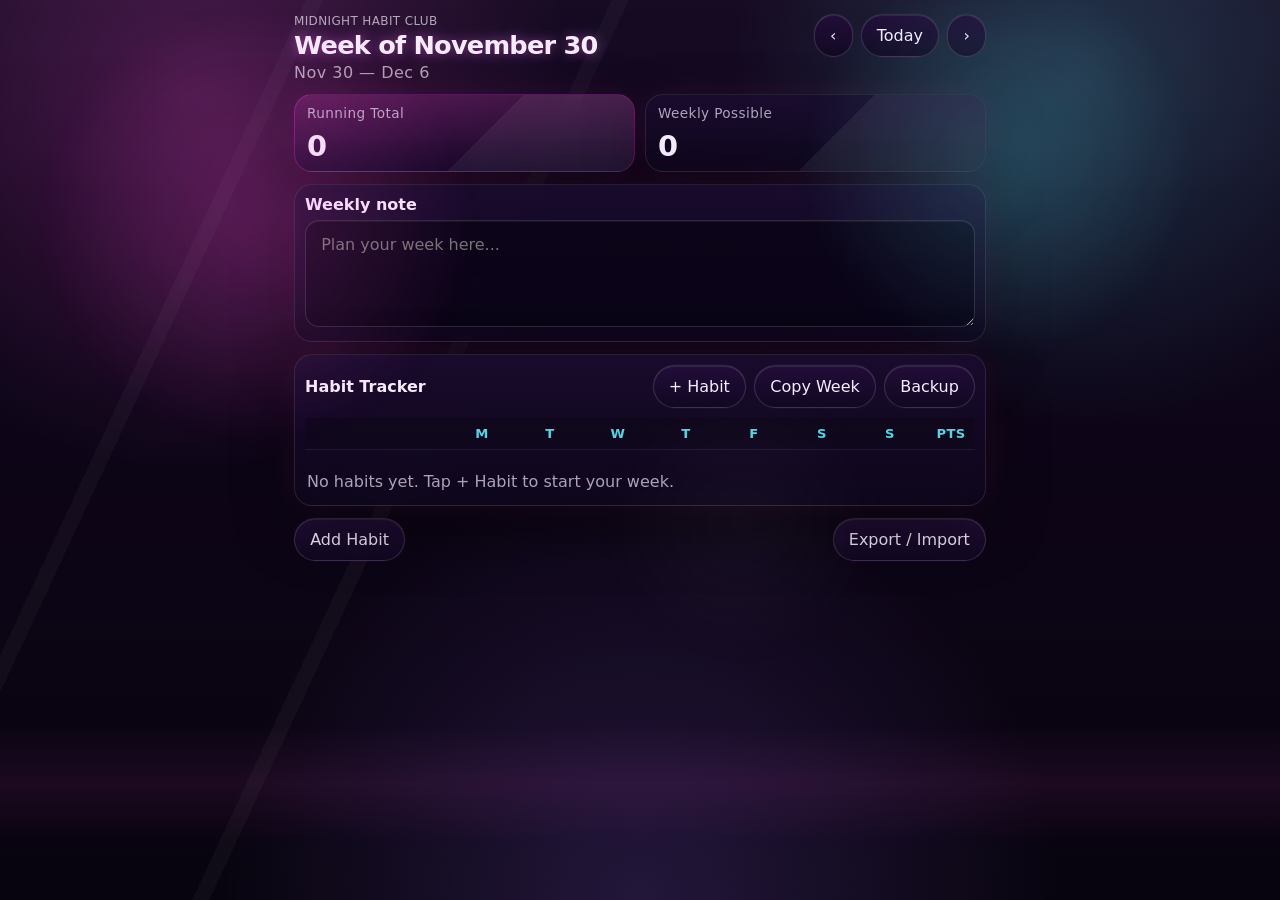
==== index.html @ 0282a24f "Initial commit" ====
<!doctype html>
<html lang="en">
  <head>
    <meta charset="utf-8" />
    <meta name="viewport" content="width=device-width, initial-scale=1, viewport-fit=cover" />
    <meta name="theme-color" content="#0b0612" />
    <title>Midnight Habit Club</title>
    <link rel="manifest" href="manifest.json" />
    <link rel="stylesheet" href="styles.css" />
  </head>
  <body>
    <div class="app-shell">
      <header class="topbar">
        <div>
          <p class="eyebrow">Midnight Habit Club</p>
          <h1 id="weekTitle">Week</h1>
          <p id="weekRange" class="subtle"></p>
        </div>
        <div class="topbar-actions">
          <button data-action="prev-week">‹</button>
          <button data-action="today">Today</button>
          <button data-action="next-week">›</button>
        </div>
      </header>

      <section class="summary-grid" aria-label="Weekly totals">
        <article class="summary-card accent">
          <span class="summary-label">Running Total</span>
          <strong id="runningTotal">0</strong>
        </article>
        <article class="summary-card">
          <span class="summary-label">Weekly Possible</span>
          <strong id="weeklyPossible">0</strong>
        </article>
      </section>

      <section class="planner-note">
        <label for="weekNote">Weekly note</label>
        <textarea id="weekNote" rows="4" placeholder="Plan your week here..."></textarea>
      </section>

      <section class="tracker-shell">
        <div class="tracker-toolbar">
          <span class="tracker-title">Habit Tracker</span>
          <div class="tracker-actions">
            <button data-action="add-habit">+ Habit</button>
            <button data-action="copy-week">Copy Week</button>
            <button data-action="backup">Backup</button>
          </div>
        </div>

        <div class="tracker-grid" id="trackerGrid" role="grid" aria-label="Habit tracking grid"></div>
      </section>

      <footer class="footer-actions">
        <button data-action="add-habit">Add Habit</button>
        <button data-action="backup">Export / Import</button>
      </footer>
    </div>

    <dialog id="habitDialog" class="modal">
      <form method="dialog" id="habitForm" class="modal-card">
        <input type="hidden" id="habitId" />
        <h2 id="habitDialogTitle">Add Habit</h2>
        <label>
          Habit name
          <input id="habitName" type="text" maxlength="60" placeholder="Drink water" required />
        </label>
        <label>
          Mark style
          <select id="habitPattern">
            <option value="x-once">X once</option>
            <option value="slash-x">/ then X</option>
            <option value="backslash-once">\ once</option>
          </select>
        </label>
        <menu>
          <button value="cancel" type="button" data-action="close-habit">Cancel</button>
          <button value="delete" type="button" class="danger" data-action="delete-habit">Delete</button>
          <button value="save" type="submit" class="primary">Save</button>
        </menu>
      </form>
    </dialog>

    <dialog id="backupDialog" class="modal">
      <div class="modal-card">
        <h2>Backup</h2>
        <p class="subtle">Export a JSON backup or restore one from your device.</p>
        <div class="stack">
          <button id="exportBackup" class="primary">Export backup</button>
          <label class="file-picker">
            Import backup
            <input id="importBackup" type="file" accept="application/json" />
          </label>
        </div>
        <menu>
          <button type="button" data-action="close-backup">Close</button>
        </menu>
      </div>
    </dialog>

    <template id="habitRowTemplate">
      <article class="habit-row">
        <div class="habit-meta">
          <button class="habit-edit" type="button"></button>
          <span class="habit-points"></span>
        </div>
        <div class="day-cells"></div>
        <div class="row-total"></div>
      </article>
    </template>

    <script src="app.js"></script>
  </body>
</html>
---- styles.css ----
:root {
  color-scheme: dark;
  --bg: #0b0612;
  --panel: rgba(16, 8, 28, 0.72);
  --panel-strong: rgba(24, 10, 44, 0.88);
  --ink: #f7ecff;
  --muted: rgba(247, 236, 255, 0.68);
  --line: rgba(255, 255, 255, 0.12);
  --accent: #ff4fd8;
  --accent-2: #5df4ff;
  --accent-3: #9e6bff;
  --accent-soft: rgba(255, 79, 216, 0.16);
  --danger: #ff7a8f;
  --radius: 18px;
  --shadow: 0 22px 60px rgba(0, 0, 0, 0.45), 0 0 30px rgba(255, 79, 216, 0.1);
  font-family: Inter, ui-sans-serif, system-ui, -apple-system, BlinkMacSystemFont, sans-serif;
}

* { box-sizing: border-box; }
html, body { height: 100%; }
body {
  margin: 0;
  color: var(--ink);
  background:
    radial-gradient(circle at 15% 10%, rgba(255, 79, 216, 0.22), transparent 28%),
    radial-gradient(circle at 85% 8%, rgba(93, 244, 255, 0.18), transparent 26%),
    radial-gradient(circle at 50% 100%, rgba(158, 107, 255, 0.18), transparent 38%),
    linear-gradient(180deg, #12061f 0%, #08040f 100%);
  overflow-x: hidden;
}

body::before,
body::after {
  content: "";
  position: fixed;
  inset: 0;
  pointer-events: none;
}

body::before {
  background:
    linear-gradient(115deg, transparent 0 18%, rgba(255,255,255,0.05) 18% 19%, transparent 19% 36%, rgba(255,255,255,0.05) 36% 37%, transparent 37% 100%),
    linear-gradient(180deg, rgba(255,255,255,0.03), transparent 22%, transparent 78%, rgba(0,0,0,0.2));
  opacity: .55;
  mix-blend-mode: screen;
}

body::after {
  background:
    radial-gradient(circle at 20% 25%, rgba(255,79,216,0.22), transparent 18%),
    radial-gradient(circle at 78% 18%, rgba(93,244,255,0.20), transparent 16%),
    radial-gradient(circle at 58% 58%, rgba(255,255,255,0.04), transparent 18%);
  filter: blur(18px);
  opacity: .9;
}

button, input, textarea, select {
  font: inherit;
}

button {
  border: 1px solid rgba(255,255,255,.14);
  background: linear-gradient(180deg, rgba(35, 14, 58, 0.92), rgba(18, 8, 34, 0.9));
  color: var(--ink);
  border-radius: 999px;
  padding: .7rem .95rem;
  box-shadow: inset 0 1px 0 rgba(255,255,255,.08), 0 0 0 1px rgba(255,255,255,.02);
}

button:hover,
button:focus-visible {
  border-color: rgba(93, 244, 255, 0.5);
  box-shadow: 0 0 0 1px rgba(93, 244, 255, 0.18), 0 0 16px rgba(93, 244, 255, 0.16);
}

button.primary {
  background: var(--accent);
  border-color: var(--accent);
  color: white;
}

button.danger {
  background: rgba(165, 58, 43, 0.1);
  border-color: rgba(165, 58, 43, 0.25);
  color: var(--danger);
}

.app-shell {
  min-height: 100%;
  padding: calc(env(safe-area-inset-top) + 14px) 14px calc(env(safe-area-inset-bottom) + 18px);
  max-width: 720px;
  margin: 0 auto;
  position: relative;
}

.app-shell::before {
  content: "";
  position: fixed;
  inset: auto 0 0;
  height: 180px;
  pointer-events: none;
  background: linear-gradient(180deg, transparent, rgba(255, 79, 216, 0.08), transparent 70%);
}

.topbar,
.summary-grid,
.planner-note,
.tracker-shell,
.footer-actions {
  margin-bottom: 12px;
}

.topbar {
  display: flex;
  gap: 12px;
  align-items: start;
  justify-content: space-between;
}

.eyebrow {
  margin: 0 0 4px;
  font-size: .75rem;
  letter-spacing: .12em;
  text-transform: uppercase;
  color: var(--muted);
}

h1 {
  margin: 0;
  font-size: 1.6rem;
  line-height: 1.05;
  letter-spacing: -0.03em;
  text-shadow: 0 0 12px rgba(255, 79, 216, 0.45), 0 0 24px rgba(93, 244, 255, 0.18);
}

.subtle { color: var(--muted); margin: .25rem 0 0; }

.topbar .subtle,
.summary-label,
.eyebrow,
.habit-points,
.row-total,
.day-label {
  letter-spacing: 0.03em;
}

.topbar-actions {
  display: flex;
  gap: 8px;
}

.summary-grid {
  display: grid;
  grid-template-columns: 1fr 1fr;
  gap: 10px;
}

.summary-card,
.planner-note,
.tracker-shell,
.modal-card {
  background: linear-gradient(180deg, rgba(26, 12, 46, 0.9), rgba(14, 7, 28, 0.78));
  backdrop-filter: blur(16px) saturate(1.2);
  border: 1px solid rgba(255,255,255,.1);
  border-radius: var(--radius);
  box-shadow: var(--shadow);
}

.summary-card {
  padding: 10px 12px;
  min-height: 78px;
  display: flex;
  flex-direction: column;
  justify-content: space-between;
  position: relative;
  overflow: hidden;
}

.summary-card::after {
  content: "";
  position: absolute;
  inset: 0;
  background: linear-gradient(135deg, transparent 0 55%, rgba(255,255,255,.06) 55% 100%);
  pointer-events: none;
}

.summary-card strong {
  font-size: 1.8rem;
  line-height: 1;
}

.summary-card.accent {
  background: linear-gradient(180deg, rgba(255, 79, 216, 0.18), rgba(22, 9, 41, 0.82));
  border-color: rgba(255, 79, 216, 0.26);
}

.summary-label {
  color: var(--muted);
  font-size: .85rem;
}

.planner-note {
  padding: 10px;
}

.planner-note label,
.modal-card label {
  display: block;
  font-weight: 600;
  margin-bottom: 6px;
}

textarea,
input,
select {
  width: 100%;
  border: 1px solid rgba(255,255,255,.14);
  border-radius: 14px;
  background: rgba(11, 5, 22, 0.78);
  color: var(--ink);
  padding: .9rem .95rem;
  box-shadow: inset 0 1px 0 rgba(255,255,255,.06);
}

textarea:focus,
input:focus,
select:focus,
button:focus-visible {
  outline: none;
}

textarea:focus,
input:focus,
select:focus {
  border-color: rgba(93, 244, 255, 0.45);
  box-shadow: 0 0 0 1px rgba(93, 244, 255, 0.18), 0 0 20px rgba(255, 79, 216, 0.1);
}

textarea { resize: vertical; min-height: 84px; }

.tracker-shell {
  padding: 10px;
}

.tracker-toolbar {
  display: flex;
  gap: 10px;
  align-items: center;
  justify-content: space-between;
  margin-bottom: 10px;
}

.tracker-title {
  font-weight: 700;
}

.tracker-actions,
.footer-actions {
  display: flex;
  gap: 8px;
  flex-wrap: wrap;
}

.tracker-grid {
  display: grid;
  gap: 8px;
}

.tracker-days {
  display: grid;
  grid-template-columns: minmax(92px, 1.4fr) repeat(7, minmax(30px, .62fr)) 48px;
  gap: 6px;
  align-items: center;
  position: sticky;
  top: 0;
  z-index: 1;
  background: linear-gradient(180deg, rgba(15, 7, 28, 0.96), rgba(15, 7, 28, 0.78));
  padding: 8px 0;
  border-bottom: 1px solid rgba(255,255,255,.08);
}

.day-label {
  text-align: center;
  color: rgba(93, 244, 255, 0.88);
  font-size: .82rem;
  font-weight: 800;
  text-transform: uppercase;
}

.habit-row {
  display: grid;
  grid-template-columns: minmax(92px, 1.4fr) repeat(7, minmax(30px, .62fr)) 48px;
  gap: 6px;
  align-items: center;
}

.habit-meta {
  display: flex;
  flex-direction: column;
  gap: 4px;
}

.day-cells {
  display: grid;
  grid-template-columns: repeat(7, minmax(30px, 1fr));
  gap: 6px;
}

.habit-edit {
  text-align: left;
  border-radius: 14px;
  padding: .72rem .75rem;
  background: linear-gradient(180deg, rgba(255,255,255,.08), rgba(255,255,255,.03));
  color: var(--ink);
  border-color: rgba(255,255,255,.12);
}

.habit-points,
.row-total {
  font-size: .78rem;
  color: rgba(247, 236, 255, 0.72);
  text-align: center;
}

.habit-points {
  font-family: ui-monospace, SFMono-Regular, Menlo, Monaco, Consolas, monospace;
  letter-spacing: 0.08em;
}

.day-cell {
  aspect-ratio: 1;
  width: 100%;
  min-width: 30px;
  border-radius: 12px;
  padding: 0;
  display: grid;
  place-items: center;
  font-weight: 800;
  background: linear-gradient(180deg, rgba(255,255,255,.08), rgba(255,255,255,.03));
  color: rgba(247, 236, 255, 0.86);
  position: relative;
}

.cell-symbol {
  font-size: 1.12rem;
  line-height: 1;
}

.cell-check {
  position: absolute;
  top: -6px;
  right: -6px;
  font-size: .78rem;
  filter: drop-shadow(0 0 6px rgba(255, 79, 216, 0.45));
}

.day-cell.on {
  background: linear-gradient(180deg, rgba(255, 79, 216, 0.22), rgba(93, 244, 255, 0.14));
  border-color: rgba(255, 79, 216, 0.5);
  color: #fff;
  box-shadow: 0 0 0 1px rgba(255, 79, 216, 0.12), 0 0 18px rgba(255, 79, 216, 0.18);
}

.row-total {
  font-weight: 700;
}

.footer-actions {
  justify-content: space-between;
}

.modal {
  border: none;
  border-radius: 24px;
  padding: 0;
  width: min(96vw, 420px);
  background: transparent;
}

.modal::backdrop {
  background: rgba(2, 0, 6, 0.72);
  backdrop-filter: blur(4px);
}

.modal-card {
  padding: 16px;
}

.modal-card menu {
  display: flex;
  gap: 8px;
  justify-content: flex-end;
  padding: 14px 0 0;
  margin: 0;
}

.stack {
  display: grid;
  gap: 10px;
}

.file-picker {
  display: grid;
  gap: 8px;
  padding: .9rem .95rem;
  border: 1px dashed rgba(93, 244, 255, 0.28);
  border-radius: 16px;
  background: rgba(255,255,255,.03);
}

.file-picker input {
  padding: 0;
  border: none;
  background: transparent;
}

@media (max-width: 480px) {
  .topbar { flex-direction: column; }
  .summary-grid { grid-template-columns: 1fr; }
  .tracker-toolbar {
    flex-direction: column;
    align-items: stretch;
  }
  .tracker-actions {
    width: 100%;
  }
  .tracker-actions button {
    flex: 1 1 0;
    min-width: 0;
    padding: .58rem .7rem;
  }
  .footer-actions {
    display: none;
  }
  .tracker-days,
  .habit-row {
    grid-template-columns: minmax(88px, 1.35fr) repeat(7, minmax(24px, .55fr)) 42px;
    gap: 4px;
  }
  button { padding: .64rem .82rem; }
}
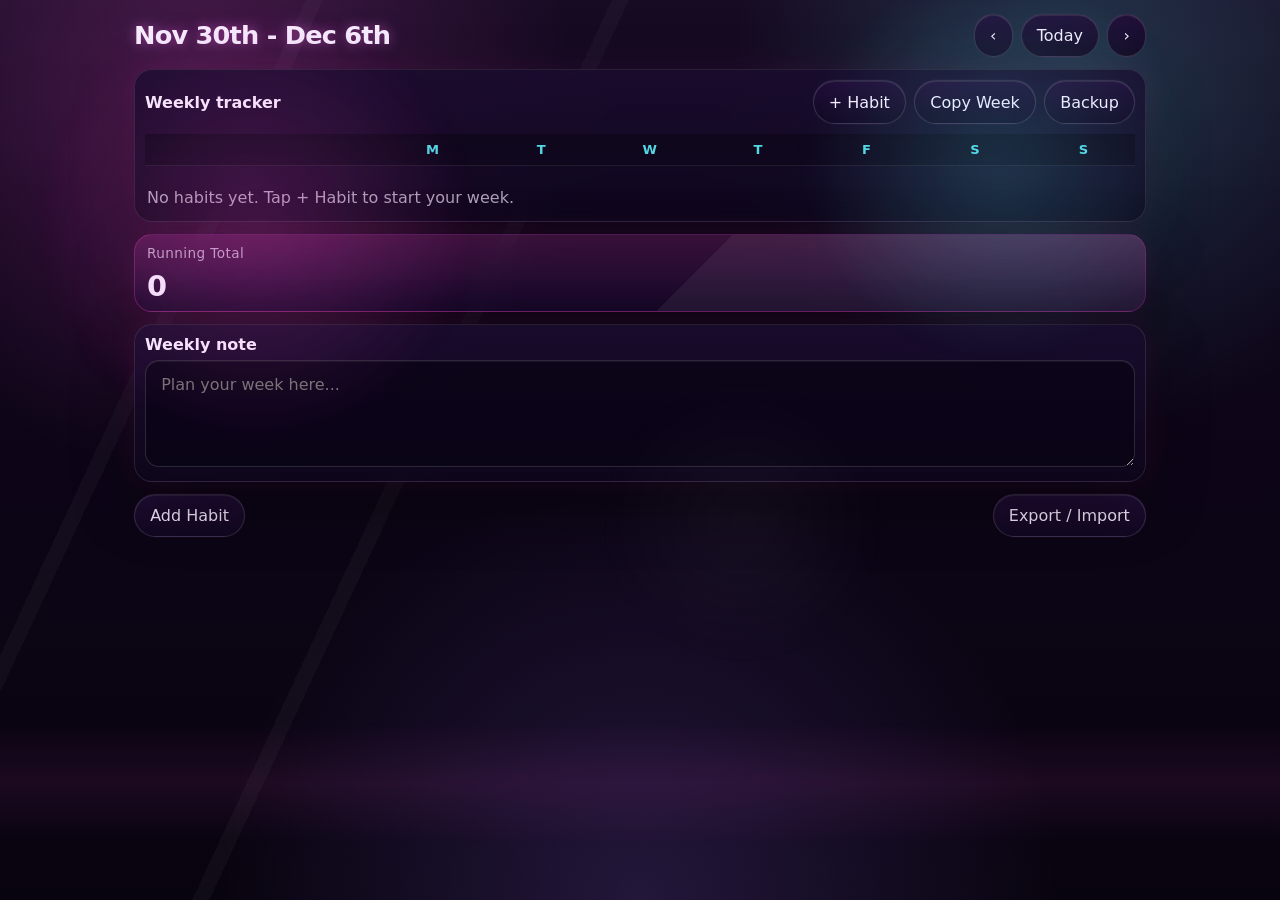
==== commit 31e95b4e: "Refine planner-style landscape layout" ====
--- a/index.html
+++ b/index.html
@@ -11,10 +11,8 @@
   <body>
     <div class="app-shell">
       <header class="topbar">
-        <div>
-          <p class="eyebrow">Midnight Habit Club</p>
+        <div class="topbar-copy">
           <h1 id="weekTitle">Week</h1>
-          <p id="weekRange" class="subtle"></p>
         </div>
         <div class="topbar-actions">
           <button data-action="prev-week">‹</button>
@@ -23,25 +21,9 @@
         </div>
       </header>
 
-      <section class="summary-grid" aria-label="Weekly totals">
-        <article class="summary-card accent">
-          <span class="summary-label">Running Total</span>
-          <strong id="runningTotal">0</strong>
-        </article>
-        <article class="summary-card">
-          <span class="summary-label">Weekly Possible</span>
-          <strong id="weeklyPossible">0</strong>
-        </article>
-      </section>
-
-      <section class="planner-note">
-        <label for="weekNote">Weekly note</label>
-        <textarea id="weekNote" rows="4" placeholder="Plan your week here..."></textarea>
-      </section>
-
       <section class="tracker-shell">
         <div class="tracker-toolbar">
-          <span class="tracker-title">Habit Tracker</span>
+          <span class="tracker-title">Weekly tracker</span>
           <div class="tracker-actions">
             <button data-action="add-habit">+ Habit</button>
             <button data-action="copy-week">Copy Week</button>
@@ -50,6 +32,18 @@
         </div>
 
         <div class="tracker-grid" id="trackerGrid" role="grid" aria-label="Habit tracking grid"></div>
+      </section>
+
+      <section class="summary-grid summary-bottom" aria-label="Weekly totals">
+        <article class="summary-card accent">
+          <span class="summary-label">Running Total</span>
+          <strong id="runningTotal">0</strong>
+        </article>
+      </section>
+
+      <section class="planner-note note-bottom">
+        <label for="weekNote">Weekly note</label>
+        <textarea id="weekNote" rows="4" placeholder="Plan your week here..."></textarea>
       </section>
 
       <footer class="footer-actions">
@@ -106,7 +100,6 @@
           <span class="habit-points"></span>
         </div>
         <div class="day-cells"></div>
-        <div class="row-total"></div>
       </article>
     </template>
 
--- a/styles.css
+++ b/styles.css
@@ -88,7 +88,7 @@
 .app-shell {
   min-height: 100%;
   padding: calc(env(safe-area-inset-top) + 14px) 14px calc(env(safe-area-inset-bottom) + 18px);
-  max-width: 720px;
+  max-width: 1040px;
   margin: 0 auto;
   position: relative;
 }
@@ -117,6 +117,12 @@
   justify-content: space-between;
 }
 
+.topbar-copy {
+  display: flex;
+  align-items: center;
+  min-height: 42px;
+}
+
 .eyebrow {
   margin: 0 0 4px;
   font-size: .75rem;
@@ -139,7 +145,6 @@
 .summary-label,
 .eyebrow,
 .habit-points,
-.row-total,
 .day-label {
   letter-spacing: 0.03em;
 }
@@ -153,6 +158,15 @@
   display: grid;
   grid-template-columns: 1fr 1fr;
   gap: 10px;
+}
+
+.summary-bottom {
+  margin-top: 6px;
+  grid-template-columns: 1fr;
+}
+
+.note-bottom {
+  margin-top: 8px;
 }
 
 .summary-card,
@@ -268,7 +282,7 @@
 
 .tracker-days {
   display: grid;
-  grid-template-columns: minmax(92px, 1.4fr) repeat(7, minmax(30px, .62fr)) 48px;
+  grid-template-columns: minmax(112px, 1.35fr) repeat(7, minmax(34px, .6fr));
   gap: 6px;
   align-items: center;
   position: sticky;
@@ -289,7 +303,7 @@
 
 .habit-row {
   display: grid;
-  grid-template-columns: minmax(92px, 1.4fr) repeat(7, minmax(30px, .62fr)) 48px;
+  grid-template-columns: minmax(112px, 1.35fr) repeat(7, minmax(34px, .6fr));
   gap: 6px;
   align-items: center;
 }
@@ -361,10 +375,6 @@
   box-shadow: 0 0 0 1px rgba(255, 79, 216, 0.12), 0 0 18px rgba(255, 79, 216, 0.18);
 }
 
-.row-total {
-  font-weight: 700;
-}
-
 .footer-actions {
   justify-content: space-between;
 }
@@ -414,9 +424,50 @@
   background: transparent;
 }
 
+@media (orientation: landscape) and (max-height: 560px) {
+  .app-shell {
+    max-width: 1280px;
+    padding-top: 10px;
+    padding-bottom: 12px;
+  }
+
+  .topbar {
+    margin-bottom: 8px;
+  }
+
+  .tracker-shell {
+    padding: 12px;
+  }
+
+  .tracker-days,
+  .habit-row {
+    grid-template-columns: minmax(126px, 1.55fr) repeat(7, minmax(36px, .58fr));
+    gap: 5px;
+  }
+
+  .day-cells {
+    gap: 5px;
+  }
+
+  .day-label {
+    font-size: .76rem;
+  }
+
+  .habit-edit {
+    padding: .68rem .72rem;
+  }
+
+  .summary-card strong {
+    font-size: 1.7rem;
+  }
+
+  textarea {
+    min-height: 72px;
+  }
+}
+
 @media (max-width: 480px) {
   .topbar { flex-direction: column; }
-  .summary-grid { grid-template-columns: 1fr; }
   .tracker-toolbar {
     flex-direction: column;
     align-items: stretch;
@@ -434,7 +485,7 @@
   }
   .tracker-days,
   .habit-row {
-    grid-template-columns: minmax(88px, 1.35fr) repeat(7, minmax(24px, .55fr)) 42px;
+    grid-template-columns: minmax(90px, 1.35fr) repeat(7, minmax(24px, .55fr));
     gap: 4px;
   }
   button { padding: .64rem .82rem; }
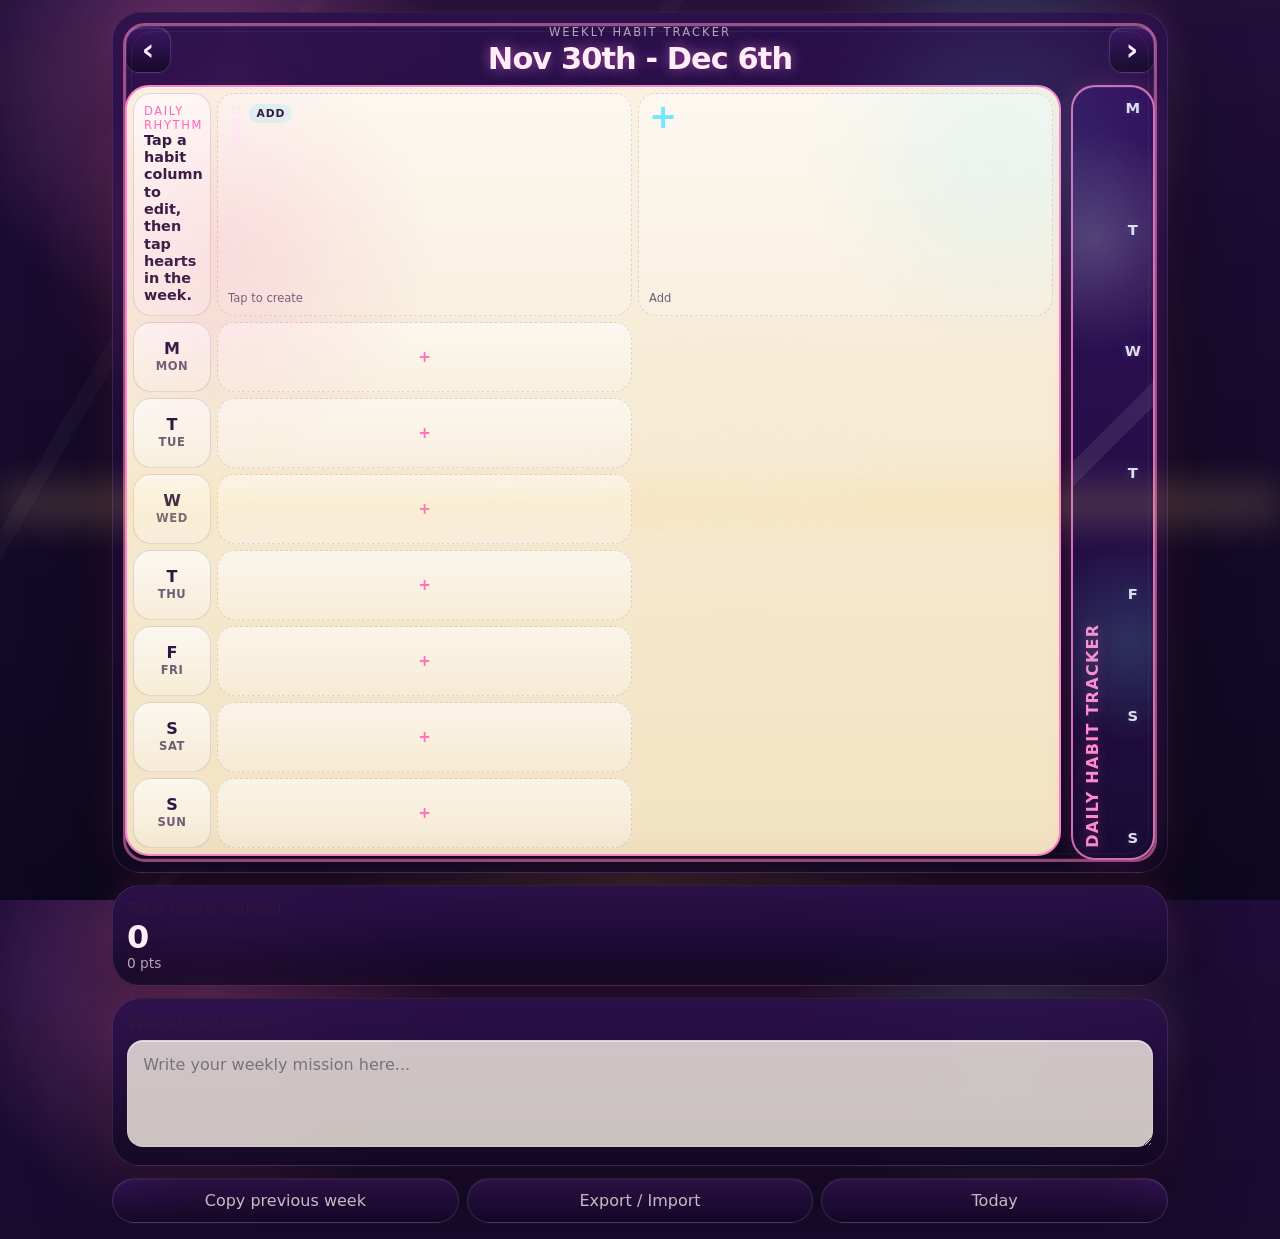
==== commit 45d41e02: "Polish planner-style habit tracker" ====
--- a/index.html
+++ b/index.html
@@ -3,85 +3,102 @@
   <head>
     <meta charset="utf-8" />
     <meta name="viewport" content="width=device-width, initial-scale=1, viewport-fit=cover" />
-    <meta name="theme-color" content="#0b0612" />
-    <title>Midnight Habit Club</title>
+    <meta name="theme-color" content="#13081f" />
+    <title>Weekly Habit Tracker</title>
     <link rel="manifest" href="manifest.json" />
     <link rel="stylesheet" href="styles.css" />
   </head>
   <body>
     <div class="app-shell">
-      <header class="topbar">
-        <div class="topbar-copy">
-          <h1 id="weekTitle">Week</h1>
-        </div>
-        <div class="topbar-actions">
-          <button data-action="prev-week">‹</button>
-          <button data-action="today">Today</button>
-          <button data-action="next-week">›</button>
-        </div>
-      </header>
+      <main class="habit-app">
+        <section class="frame" aria-label="Weekly habit tracker">
+          <div class="frame-top">
+            <button class="week-nav" type="button" data-action="prev-week" aria-label="Previous week">‹</button>
+            <div class="week-heading">
+              <p class="eyebrow">Weekly Habit Tracker</p>
+              <h1 id="weekTitle">Aug 31st - Sep 6th</h1>
+            </div>
+            <button class="week-nav" type="button" data-action="next-week" aria-label="Next week">›</button>
+          </div>
 
-      <section class="tracker-shell">
-        <div class="tracker-toolbar">
-          <span class="tracker-title">Weekly tracker</span>
-          <div class="tracker-actions">
-            <button data-action="add-habit">+ Habit</button>
-            <button data-action="copy-week">Copy Week</button>
-            <button data-action="backup">Backup</button>
+          <div class="planner-stage">
+            <div class="board-wrap">
+              <div id="trackerBoard" class="tracker-board" role="grid" aria-label="Week grid"></div>
+            </div>
+
+            <aside class="planner-rail" aria-label="Planner art">
+              <div class="planner-rail__title">DAILY HABIT TRACKER</div>
+              <div class="planner-rail__days" aria-hidden="true">
+                <span>M</span><span>T</span><span>W</span><span>T</span><span>F</span><span>S</span><span>S</span>
+              </div>
+              <div class="planner-rail__shine"></div>
+            </aside>
           </div>
-        </div>
+        </section>
 
-        <div class="tracker-grid" id="trackerGrid" role="grid" aria-label="Habit tracking grid"></div>
-      </section>
+        <section class="bottom-panels">
+          <article class="summary-card accent" aria-label="Hearts earned this week">
+            <span class="summary-label">Total hearts earned</span>
+            <strong id="totalHearts">0</strong>
+            <span id="totalPoints" class="summary-sub">0 pts</span>
+          </article>
 
-      <section class="summary-grid summary-bottom" aria-label="Weekly totals">
-        <article class="summary-card accent">
-          <span class="summary-label">Running Total</span>
-          <strong id="runningTotal">0</strong>
-        </article>
-      </section>
+          <article class="mission-card" aria-label="Weekly mission">
+            <label for="mission">Weekly mission</label>
+            <textarea id="mission" rows="4" placeholder="Write your weekly mission here..."></textarea>
+          </article>
+        </section>
 
-      <section class="planner-note note-bottom">
-        <label for="weekNote">Weekly note</label>
-        <textarea id="weekNote" rows="4" placeholder="Plan your week here..."></textarea>
-      </section>
-
-      <footer class="footer-actions">
-        <button data-action="add-habit">Add Habit</button>
-        <button data-action="backup">Export / Import</button>
-      </footer>
+        <section class="toolbar" aria-label="Week actions">
+          <button type="button" data-action="copy-previous">Copy previous week</button>
+          <button type="button" data-action="backup">Export / Import</button>
+          <button type="button" data-action="today">Today</button>
+        </section>
+      </main>
     </div>
 
     <dialog id="habitDialog" class="modal">
       <form method="dialog" id="habitForm" class="modal-card">
         <input type="hidden" id="habitId" />
-        <h2 id="habitDialogTitle">Add Habit</h2>
+        <h2 id="habitDialogTitle">Create New Habit</h2>
         <label>
           Habit name
-          <input id="habitName" type="text" maxlength="60" placeholder="Drink water" required />
+          <input id="habitName" type="text" maxlength="60" placeholder="Read + Write" required />
         </label>
         <label>
-          Mark style
-          <select id="habitPattern">
-            <option value="x-once">X once</option>
-            <option value="slash-x">/ then X</option>
-            <option value="backslash-once">\ once</option>
+          Points per tap
+          <select id="habitPoints">
+            <option value="1">1 point — half heart</option>
+            <option value="2">2 points — full heart</option>
           </select>
         </label>
+        <p class="subtle tiny">1 point = half heart. 2 points = full heart on one tap.</p>
         <menu>
-          <button value="cancel" type="button" data-action="close-habit">Cancel</button>
-          <button value="delete" type="button" class="danger" data-action="delete-habit">Delete</button>
-          <button value="save" type="submit" class="primary">Save</button>
+          <button type="button" class="danger" id="habitDelete">Delete</button>
+          <button type="button" data-action="close-habit">Cancel</button>
+          <button type="submit" class="primary">Save</button>
         </menu>
       </form>
+    </dialog>
+
+    <dialog id="slotDialog" class="modal">
+      <div class="modal-card">
+        <input type="hidden" id="slotId" />
+        <h2 id="slotDialogTitle">Choose a habit</h2>
+        <p id="slotDialogMeta" class="subtle"></p>
+        <div id="slotOptions" class="stack"></div>
+        <menu>
+          <button type="button" data-action="close-slot">Close</button>
+        </menu>
+      </div>
     </dialog>
 
     <dialog id="backupDialog" class="modal">
       <div class="modal-card">
         <h2>Backup</h2>
-        <p class="subtle">Export a JSON backup or restore one from your device.</p>
+        <p class="subtle">Export your data as JSON or restore it later on the same device.</p>
         <div class="stack">
-          <button id="exportBackup" class="primary">Export backup</button>
+          <button id="exportBackup" class="primary" type="button">Export backup</button>
           <label class="file-picker">
             Import backup
             <input id="importBackup" type="file" accept="application/json" />
@@ -93,16 +110,6 @@
       </div>
     </dialog>
 
-    <template id="habitRowTemplate">
-      <article class="habit-row">
-        <div class="habit-meta">
-          <button class="habit-edit" type="button"></button>
-          <span class="habit-points"></span>
-        </div>
-        <div class="day-cells"></div>
-      </article>
-    </template>
-
     <script src="app.js"></script>
   </body>
 </html>
--- a/styles.css
+++ b/styles.css
@@ -1,18 +1,21 @@
 :root {
   color-scheme: dark;
-  --bg: #0b0612;
-  --panel: rgba(16, 8, 28, 0.72);
-  --panel-strong: rgba(24, 10, 44, 0.88);
-  --ink: #f7ecff;
-  --muted: rgba(247, 236, 255, 0.68);
+  --bg: #12071f;
+  --bg-2: #25103d;
+  --board: #fff4df;
+  --board-2: #f5e4c2;
+  --ink: #2d173f;
+  --muted: rgba(45, 23, 63, 0.68);
+  --panel: rgba(41, 15, 72, 0.92);
+  --panel-strong: rgba(59, 21, 93, 0.96);
   --line: rgba(255, 255, 255, 0.12);
-  --accent: #ff4fd8;
-  --accent-2: #5df4ff;
-  --accent-3: #9e6bff;
-  --accent-soft: rgba(255, 79, 216, 0.16);
-  --danger: #ff7a8f;
-  --radius: 18px;
-  --shadow: 0 22px 60px rgba(0, 0, 0, 0.45), 0 0 30px rgba(255, 79, 216, 0.1);
+  --accent: #ff5fb3;
+  --accent-2: #72e9ff;
+  --accent-3: #ffd56d;
+  --danger: #ff7f91;
+  --shadow: 0 28px 74px rgba(0, 0, 0, 0.52), 0 0 40px rgba(255, 95, 179, 0.16);
+  --day-col: 78px;
+  --slot-min: 58px;
   font-family: Inter, ui-sans-serif, system-ui, -apple-system, BlinkMacSystemFont, sans-serif;
 }
 
@@ -21,12 +24,12 @@
 body {
   margin: 0;
   color: var(--ink);
+  overflow-x: hidden;
   background:
-    radial-gradient(circle at 15% 10%, rgba(255, 79, 216, 0.22), transparent 28%),
-    radial-gradient(circle at 85% 8%, rgba(93, 244, 255, 0.18), transparent 26%),
-    radial-gradient(circle at 50% 100%, rgba(158, 107, 255, 0.18), transparent 38%),
-    linear-gradient(180deg, #12061f 0%, #08040f 100%);
-  overflow-x: hidden;
+    radial-gradient(circle at 16% 10%, rgba(255, 120, 212, 0.38), transparent 18%),
+    radial-gradient(circle at 78% 12%, rgba(114, 233, 255, 0.24), transparent 16%),
+    radial-gradient(circle at 50% 100%, rgba(255, 211, 111, 0.18), transparent 28%),
+    linear-gradient(180deg, #1f0d37 0%, #0d0820 100%);
 }
 
 body::before,
@@ -39,201 +42,441 @@
 
 body::before {
   background:
-    linear-gradient(115deg, transparent 0 18%, rgba(255,255,255,0.05) 18% 19%, transparent 19% 36%, rgba(255,255,255,0.05) 36% 37%, transparent 37% 100%),
-    linear-gradient(180deg, rgba(255,255,255,0.03), transparent 22%, transparent 78%, rgba(0,0,0,0.2));
-  opacity: .55;
+    linear-gradient(120deg, transparent 0 17%, rgba(255,255,255,0.05) 17% 18%, transparent 18% 37%, rgba(255,255,255,0.05) 37% 38%, transparent 38% 100%),
+    linear-gradient(180deg, rgba(255,255,255,0.02), transparent 24%, transparent 76%, rgba(0,0,0,0.22));
+  opacity: .5;
   mix-blend-mode: screen;
 }
 
 body::after {
   background:
-    radial-gradient(circle at 20% 25%, rgba(255,79,216,0.22), transparent 18%),
-    radial-gradient(circle at 78% 18%, rgba(93,244,255,0.20), transparent 16%),
-    radial-gradient(circle at 58% 58%, rgba(255,255,255,0.04), transparent 18%);
+    linear-gradient(180deg, transparent 0 54%, rgba(255, 213, 116, 0.22) 54% 58%, transparent 58% 100%),
+    linear-gradient(90deg, transparent 0 18%, rgba(255,255,255,0.04) 18% 19%, transparent 19% 39%, rgba(255,255,255,0.04) 39% 40%, transparent 40% 100%),
+    radial-gradient(circle at 18% 28%, rgba(255, 95, 179, 0.18), transparent 16%),
+    radial-gradient(circle at 78% 18%, rgba(114, 233, 255, 0.16), transparent 15%),
+    radial-gradient(circle at 58% 52%, rgba(255,255,255,0.06), transparent 18%);
   filter: blur(18px);
-  opacity: .9;
-}
-
-button, input, textarea, select {
-  font: inherit;
-}
+  opacity: .88;
+}
+
+button, input, textarea, select { font: inherit; }
 
 button {
   border: 1px solid rgba(255,255,255,.14);
-  background: linear-gradient(180deg, rgba(35, 14, 58, 0.92), rgba(18, 8, 34, 0.9));
-  color: var(--ink);
+  background: linear-gradient(180deg, rgba(60, 24, 100, 0.96), rgba(22, 9, 41, 0.92));
+  color: #ffeef8;
   border-radius: 999px;
-  padding: .7rem .95rem;
+  padding: .78rem 1rem;
   box-shadow: inset 0 1px 0 rgba(255,255,255,.08), 0 0 0 1px rgba(255,255,255,.02);
 }
 
 button:hover,
 button:focus-visible {
-  border-color: rgba(93, 244, 255, 0.5);
-  box-shadow: 0 0 0 1px rgba(93, 244, 255, 0.18), 0 0 16px rgba(93, 244, 255, 0.16);
+  border-color: rgba(114, 233, 255, 0.44);
+  box-shadow: 0 0 0 1px rgba(114, 233, 255, 0.16), 0 0 16px rgba(114, 233, 255, 0.14);
 }
 
 button.primary {
-  background: var(--accent);
-  border-color: var(--accent);
+  background: linear-gradient(180deg, #ff78c3, #e23ea8);
+  border-color: rgba(255,79,207,.75);
   color: white;
 }
 
 button.danger {
-  background: rgba(165, 58, 43, 0.1);
-  border-color: rgba(165, 58, 43, 0.25);
+  background: rgba(165, 58, 43, 0.12);
+  border-color: rgba(165, 58, 43, 0.24);
   color: var(--danger);
 }
 
 .app-shell {
   min-height: 100%;
-  padding: calc(env(safe-area-inset-top) + 14px) 14px calc(env(safe-area-inset-bottom) + 18px);
-  max-width: 1040px;
+  max-width: 1080px;
   margin: 0 auto;
+  padding: calc(env(safe-area-inset-top) + 12px) 12px calc(env(safe-area-inset-bottom) + 16px);
+}
+
+.habit-app {
+  display: grid;
+  gap: 12px;
+}
+
+.frame,
+.summary-card,
+.mission-card,
+.modal-card {
+  background: linear-gradient(180deg, rgba(45, 17, 76, 0.92), rgba(17, 8, 33, 0.88));
+  border: 1px solid rgba(255,255,255,.1);
+  border-radius: 28px;
+  box-shadow: var(--shadow);
+  backdrop-filter: blur(16px) saturate(1.2);
+}
+
+.frame {
+  padding: 12px;
   position: relative;
-}
-
-.app-shell::before {
+  overflow: hidden;
+}
+
+.frame::before {
   content: "";
-  position: fixed;
-  inset: auto 0 0;
-  height: 180px;
+  position: absolute;
+  inset: 10px;
+  border-radius: 22px;
+  border: 3px solid rgba(255, 129, 194, 0.55);
+  box-shadow: inset 0 0 0 1px rgba(255,255,255,0.08);
   pointer-events: none;
-  background: linear-gradient(180deg, transparent, rgba(255, 79, 216, 0.08), transparent 70%);
-}
-
-.topbar,
-.summary-grid,
-.planner-note,
-.tracker-shell,
-.footer-actions {
-  margin-bottom: 12px;
-}
-
-.topbar {
-  display: flex;
-  gap: 12px;
-  align-items: start;
-  justify-content: space-between;
-}
-
-.topbar-copy {
-  display: flex;
+}
+
+.frame::after {
+  content: "";
+  position: absolute;
+  inset: 18px;
+  border-radius: 22px;
+  border: 1px solid rgba(255,255,255,0.05);
+  pointer-events: none;
+}
+
+.frame-top {
+  display: grid;
+  grid-template-columns: 46px minmax(0, 1fr) 46px;
+  gap: 10px;
   align-items: center;
-  min-height: 42px;
+  margin-bottom: 10px;
+}
+
+.week-nav {
+  width: 46px;
+  height: 46px;
+  padding: 0;
+  border-radius: 14px;
+  font-size: 1.9rem;
+  font-weight: 700;
+  line-height: 1;
+}
+
+.week-heading {
+  text-align: center;
+  min-width: 0;
 }
 
 .eyebrow {
   margin: 0 0 4px;
-  font-size: .75rem;
-  letter-spacing: .12em;
+  color: rgba(255, 242, 251, 0.66);
   text-transform: uppercase;
-  color: var(--muted);
+  letter-spacing: .18em;
+  font-size: .72rem;
 }
 
 h1 {
   margin: 0;
-  font-size: 1.6rem;
+  font-size: clamp(1.24rem, 4vw, 1.9rem);
   line-height: 1.05;
   letter-spacing: -0.03em;
-  text-shadow: 0 0 12px rgba(255, 79, 216, 0.45), 0 0 24px rgba(93, 244, 255, 0.18);
-}
-
-.subtle { color: var(--muted); margin: .25rem 0 0; }
-
-.topbar .subtle,
-.summary-label,
-.eyebrow,
-.habit-points,
-.day-label {
-  letter-spacing: 0.03em;
-}
-
-.topbar-actions {
-  display: flex;
-  gap: 8px;
-}
-
-.summary-grid {
-  display: grid;
-  grid-template-columns: 1fr 1fr;
+  text-wrap: balance;
+  color: #ffeef8;
+  text-shadow: 0 0 12px rgba(255, 79, 207, 0.52), 0 0 20px rgba(114, 233, 255, 0.18);
+}
+
+.planner-stage {
+  display: grid;
+  grid-template-columns: minmax(0, 1fr) 84px;
   gap: 10px;
-}
-
-.summary-bottom {
-  margin-top: 6px;
-  grid-template-columns: 1fr;
-}
-
-.note-bottom {
-  margin-top: 8px;
-}
-
-.summary-card,
-.planner-note,
-.tracker-shell,
-.modal-card {
-  background: linear-gradient(180deg, rgba(26, 12, 46, 0.9), rgba(14, 7, 28, 0.78));
-  backdrop-filter: blur(16px) saturate(1.2);
-  border: 1px solid rgba(255,255,255,.1);
-  border-radius: var(--radius);
-  box-shadow: var(--shadow);
-}
-
-.summary-card {
-  padding: 10px 12px;
-  min-height: 78px;
+  align-items: stretch;
+}
+
+.planner-rail {
+  position: relative;
+  border-radius: 24px;
+  border: 2px solid rgba(255, 138, 206, 0.8);
+  background: linear-gradient(180deg, #32105d 0%, #1a0c35 100%);
+  box-shadow: inset 0 1px 0 rgba(255,255,255,0.08), 0 0 24px rgba(255, 95, 179, 0.16);
+  overflow: hidden;
+  min-height: 100%;
+}
+
+.planner-rail__title {
+  position: absolute;
+  inset: 10px auto 10px 10px;
+  writing-mode: vertical-rl;
+  transform: rotate(180deg);
+  font-weight: 900;
+  letter-spacing: 0.08em;
+  color: #ff8ad0;
+  text-shadow: 0 0 14px rgba(255, 95, 179, 0.35);
+  font-size: 1rem;
+}
+
+.planner-rail__days {
+  position: absolute;
+  right: 12px;
+  top: 12px;
+  bottom: 12px;
+  display: grid;
+  align-content: space-between;
+  justify-items: center;
+  color: rgba(244, 238, 255, 0.92);
+  font-weight: 800;
+  font-size: .92rem;
+}
+
+.planner-rail__days span {
+  text-shadow: 0 0 8px rgba(114, 233, 255, 0.2);
+}
+
+.planner-rail__shine {
+  position: absolute;
+  inset: 0;
+  background:
+    radial-gradient(circle at 30% 20%, rgba(255,255,255,0.18), transparent 18%),
+    radial-gradient(circle at 70% 72%, rgba(114,233,255,0.16), transparent 18%),
+    linear-gradient(135deg, transparent 0 44%, rgba(255,255,255,0.08) 44% 47%, transparent 47% 100%);
+  pointer-events: none;
+}
+
+.board-wrap {
+  overflow-x: auto;
+  padding-bottom: 4px;
+}
+
+.tracker-board {
+  display: grid;
+  gap: 6px;
+  min-width: max-content;
+  padding: 6px;
+  border-radius: 24px;
+  background: linear-gradient(180deg, rgba(255, 246, 229, 0.98), rgba(247, 231, 198, 0.98));
+  border: 2px solid rgba(255, 123, 196, 0.9);
+  box-shadow: inset 0 1px 0 rgba(255,255,255,0.75);
+}
+
+.board-row {
+  display: grid;
+  grid-template-columns: var(--day-col) repeat(var(--slot-count), minmax(var(--slot-min), 1fr));
+  gap: 6px;
+  align-items: stretch;
+}
+
+.board-corner,
+.day-label-cell,
+.slot-header,
+.slot-add,
+.day-cell,
+.board-spacer {
+  min-height: 70px;
+  border-radius: 18px;
+  border: 1px solid rgba(108, 66, 93, 0.18);
+}
+
+.board-corner {
+  background: linear-gradient(180deg, rgba(255,255,255,0.72), rgba(255,255,255,0.34));
+  padding: 10px;
   display: flex;
   flex-direction: column;
   justify-content: space-between;
-  position: relative;
+}
+
+.board-eyebrow {
+  color: rgba(255, 95, 179, 0.95);
+  font-size: .72rem;
+  letter-spacing: .14em;
+  text-transform: uppercase;
+}
+
+.board-corner strong {
+  font-size: .9rem;
+  line-height: 1.2;
+  color: var(--ink);
+}
+
+.day-label-cell {
+  appearance: none;
+  padding: 10px 8px;
+  background: linear-gradient(180deg, rgba(255,255,255,0.7), rgba(255,255,255,0.25));
+  color: var(--ink);
+  display: flex;
+  flex-direction: column;
+  justify-content: center;
+  align-items: center;
+  gap: 2px;
+  font-weight: 800;
+}
+
+.day-short {
+  font-weight: 800;
+  font-size: 1rem;
+  line-height: 1;
+}
+
+.day-name {
+  font-size: .72rem;
+  color: var(--muted);
+  letter-spacing: .05em;
+  text-transform: uppercase;
+}
+
+.slot-header,
+.slot-add {
+  width: 100%;
+  padding: 10px;
+  display: flex;
+  flex-direction: column;
+  justify-content: space-between;
+  text-align: left;
   overflow: hidden;
 }
 
-.summary-card::after {
-  content: "";
-  position: absolute;
-  inset: 0;
-  background: linear-gradient(135deg, transparent 0 55%, rgba(255,255,255,.06) 55% 100%);
-  pointer-events: none;
+.slot-header--filled {
+  background: linear-gradient(180deg, rgba(255, 131, 200, 0.25), rgba(255, 255, 255, 0.32));
+}
+
+.slot-header--empty,
+.slot-add {
+  background: linear-gradient(180deg, rgba(255,255,255,0.5), rgba(255,255,255,0.2));
+  border-style: dashed;
+}
+
+.slot-header-top {
+  display: flex;
+  align-items: start;
+  justify-content: space-between;
+  gap: 6px;
+}
+
+.slot-name {
+  font-size: .88rem;
+  line-height: 1.1;
+  font-weight: 800;
+  word-break: break-word;
+  writing-mode: vertical-rl;
+  transform: rotate(180deg);
+  max-height: 100px;
+}
+
+.slot-badge {
+  flex: none;
+  padding: 3px 7px;
+  border-radius: 999px;
+  background: rgba(114, 233, 255, 0.22);
+  color: var(--ink);
+  font-size: .67rem;
+  font-weight: 800;
+  text-transform: uppercase;
+  letter-spacing: .08em;
+}
+
+.slot-hint {
+  color: rgba(44, 23, 63, 0.68);
+  font-size: .72rem;
+  line-height: 1.1;
+}
+
+.slot-plus {
+  display: block;
+  font-size: 2.1rem;
+  line-height: .8;
+  font-weight: 700;
+  color: var(--accent-2);
+}
+
+.day-cell {
+  width: 100%;
+  padding: 0;
+  display: grid;
+  place-items: center;
+  background: linear-gradient(180deg, rgba(255,255,255,0.58), rgba(255,255,255,0.24));
+}
+
+.day-cell--empty {
+  border-style: dashed;
+}
+
+.day-cell--filled {
+  border-color: rgba(255, 95, 179, 0.46);
+  box-shadow: 0 0 0 1px rgba(255,95,179,0.1), 0 0 18px rgba(255,95,179,0.16);
+}
+
+.cell-plus,
+.cell-ghost {
+  font-size: .95rem;
+  font-weight: 800;
+  color: rgba(255, 95, 179, 0.9);
+}
+
+.cell-ghost {
+  opacity: .55;
+}
+
+.heart {
+  width: 28px;
+  height: 26px;
+  display: inline-block;
+  -webkit-mask: url("data:image/svg+xml,%3Csvg xmlns='http://www.w3.org/2000/svg' viewBox='0 0 24 22'%3E%3Cpath d='M12 20.4 3.6 12.6C1.3 10.5 1 6.7 3.3 4.3c2.2-2.2 5.7-2.2 8 0L12 5.1l.7-.8c2.3-2.2 5.8-2.2 8 0 2.3 2.4 2 6.2-.3 8.3L12 20.4z'/%3E%3C/svg%3E") center/contain no-repeat;
+  mask: url("data:image/svg+xml,%3Csvg xmlns='http://www.w3.org/2000/svg' viewBox='0 0 24 22'%3E%3Cpath d='M12 20.4 3.6 12.6C1.3 10.5 1 6.7 3.3 4.3c2.2-2.2 5.7-2.2 8 0L12 5.1l.7-.8c2.3-2.2 5.8-2.2 8 0 2.3 2.4 2 6.2-.3 8.3L12 20.4z'/%3E%3C/svg%3E") center/contain no-repeat;
+  filter: drop-shadow(0 0 8px rgba(255, 95, 179, 0.28));
+}
+
+.heart--half {
+  background: linear-gradient(90deg, #ff7fc8 0 50%, #72e9ff 50% 100%);
+}
+
+.heart--full {
+  background: linear-gradient(180deg, #ffd5eb 0%, #ff5fb3 100%);
+}
+
+.board-spacer {
+  background: transparent;
+  border: 1px solid transparent;
+}
+
+.bottom-panels {
+  display: grid;
+  gap: 12px;
+}
+
+.summary-card,
+.mission-card {
+  padding: 14px;
+}
+
+.summary-card {
+  display: grid;
+  gap: 2px;
 }
 
 .summary-card strong {
-  font-size: 1.8rem;
+  font-size: 2rem;
   line-height: 1;
-}
-
-.summary-card.accent {
-  background: linear-gradient(180deg, rgba(255, 79, 216, 0.18), rgba(22, 9, 41, 0.82));
-  border-color: rgba(255, 79, 216, 0.26);
-}
-
-.summary-label {
-  color: var(--muted);
-  font-size: .85rem;
-}
-
-.planner-note {
-  padding: 10px;
-}
-
-.planner-note label,
-.modal-card label {
+  color: #ffeef8;
+}
+
+.summary-sub,
+.subtle {
+  color: rgba(255, 240, 251, 0.68);
+}
+
+.summary-sub { font-size: .86rem; }
+
+.mission-card label {
   display: block;
-  font-weight: 600;
-  margin-bottom: 6px;
+  font-weight: 700;
+  margin-bottom: 8px;
 }
 
 textarea,
 input,
 select {
   width: 100%;
+  border-radius: 16px;
   border: 1px solid rgba(255,255,255,.14);
-  border-radius: 14px;
-  background: rgba(11, 5, 22, 0.78);
+  background: rgba(255, 248, 236, 0.78);
   color: var(--ink);
   padding: .9rem .95rem;
-  box-shadow: inset 0 1px 0 rgba(255,255,255,.06);
+  box-shadow: inset 0 1px 0 rgba(255,255,255,.56);
+}
+
+textarea {
+  min-height: 84px;
+  resize: vertical;
 }
 
 textarea:focus,
@@ -241,159 +484,83 @@
 select:focus,
 button:focus-visible {
   outline: none;
-}
-
-textarea:focus,
-input:focus,
-select:focus {
-  border-color: rgba(93, 244, 255, 0.45);
-  box-shadow: 0 0 0 1px rgba(93, 244, 255, 0.18), 0 0 20px rgba(255, 79, 216, 0.1);
-}
-
-textarea { resize: vertical; min-height: 84px; }
-
-.tracker-shell {
-  padding: 10px;
-}
-
-.tracker-toolbar {
-  display: flex;
-  gap: 10px;
-  align-items: center;
-  justify-content: space-between;
-  margin-bottom: 10px;
-}
-
-.tracker-title {
-  font-weight: 700;
-}
-
-.tracker-actions,
-.footer-actions {
+  border-color: rgba(114, 233, 255, 0.44);
+  box-shadow: 0 0 0 1px rgba(114,233,255,0.16), 0 0 18px rgba(255,95,179,0.08);
+}
+
+.toolbar {
   display: flex;
   gap: 8px;
   flex-wrap: wrap;
 }
 
-.tracker-grid {
-  display: grid;
-  gap: 8px;
-}
-
-.tracker-days {
-  display: grid;
-  grid-template-columns: minmax(112px, 1.35fr) repeat(7, minmax(34px, .6fr));
-  gap: 6px;
-  align-items: center;
-  position: sticky;
-  top: 0;
-  z-index: 1;
-  background: linear-gradient(180deg, rgba(15, 7, 28, 0.96), rgba(15, 7, 28, 0.78));
-  padding: 8px 0;
-  border-bottom: 1px solid rgba(255,255,255,.08);
-}
-
-.day-label {
-  text-align: center;
-  color: rgba(93, 244, 255, 0.88);
-  font-size: .82rem;
-  font-weight: 800;
-  text-transform: uppercase;
-}
-
-.habit-row {
-  display: grid;
-  grid-template-columns: minmax(112px, 1.35fr) repeat(7, minmax(34px, .6fr));
-  gap: 6px;
-  align-items: center;
-}
-
-.habit-meta {
-  display: flex;
-  flex-direction: column;
-  gap: 4px;
-}
-
-.day-cells {
-  display: grid;
-  grid-template-columns: repeat(7, minmax(30px, 1fr));
-  gap: 6px;
-}
-
-.habit-edit {
-  text-align: left;
-  border-radius: 14px;
-  padding: .72rem .75rem;
-  background: linear-gradient(180deg, rgba(255,255,255,.08), rgba(255,255,255,.03));
-  color: var(--ink);
-  border-color: rgba(255,255,255,.12);
-}
-
-.habit-points,
-.row-total {
-  font-size: .78rem;
-  color: rgba(247, 236, 255, 0.72);
-  text-align: center;
-}
-
-.habit-points {
-  font-family: ui-monospace, SFMono-Regular, Menlo, Monaco, Consolas, monospace;
-  letter-spacing: 0.08em;
-}
-
-.day-cell {
-  aspect-ratio: 1;
-  width: 100%;
-  min-width: 30px;
-  border-radius: 12px;
-  padding: 0;
-  display: grid;
-  place-items: center;
-  font-weight: 800;
-  background: linear-gradient(180deg, rgba(255,255,255,.08), rgba(255,255,255,.03));
-  color: rgba(247, 236, 255, 0.86);
-  position: relative;
-}
-
-.cell-symbol {
-  font-size: 1.12rem;
-  line-height: 1;
-}
-
-.cell-check {
-  position: absolute;
-  top: -6px;
-  right: -6px;
-  font-size: .78rem;
-  filter: drop-shadow(0 0 6px rgba(255, 79, 216, 0.45));
-}
-
-.day-cell.on {
-  background: linear-gradient(180deg, rgba(255, 79, 216, 0.22), rgba(93, 244, 255, 0.14));
-  border-color: rgba(255, 79, 216, 0.5);
-  color: #fff;
-  box-shadow: 0 0 0 1px rgba(255, 79, 216, 0.12), 0 0 18px rgba(255, 79, 216, 0.18);
-}
-
-.footer-actions {
-  justify-content: space-between;
+.toolbar button {
+  flex: 1 1 0;
+  min-width: 0;
 }
 
 .modal {
+  width: min(94vw, 430px);
   border: none;
   border-radius: 24px;
   padding: 0;
-  width: min(96vw, 420px);
   background: transparent;
 }
 
 .modal::backdrop {
-  background: rgba(2, 0, 6, 0.72);
+  background: rgba(3, 0, 8, 0.72);
   backdrop-filter: blur(4px);
 }
 
 .modal-card {
   padding: 16px;
+}
+
+.modal-card h2 {
+  margin: 0 0 8px;
+  font-size: 1.25rem;
+}
+
+.modal-card label {
+  display: block;
+  font-weight: 700;
+  margin-top: 12px;
+  margin-bottom: 6px;
+}
+
+.tiny {
+  font-size: .82rem;
+  margin-top: 10px;
+}
+
+.stack {
+  display: grid;
+  gap: 10px;
+  margin-top: 10px;
+}
+
+.slot-list-title {
+  font-size: .78rem;
+  color: var(--muted);
+  letter-spacing: .1em;
+  text-transform: uppercase;
+  margin-top: 6px;
+}
+
+.saved-habit {
+  display: flex;
+  align-items: center;
+  justify-content: space-between;
+  gap: 10px;
+  text-align: left;
+  border-radius: 18px;
+}
+
+.saved-habit small { color: var(--muted); }
+
+.saved-habit--selected {
+  border-color: rgba(114, 233, 255, 0.42);
+  box-shadow: 0 0 0 1px rgba(114,233,255,0.14), 0 0 14px rgba(114,233,255,0.08);
 }
 
 .modal-card menu {
@@ -404,17 +571,12 @@
   margin: 0;
 }
 
-.stack {
-  display: grid;
-  gap: 10px;
-}
-
 .file-picker {
   display: grid;
   gap: 8px;
   padding: .9rem .95rem;
-  border: 1px dashed rgba(93, 244, 255, 0.28);
   border-radius: 16px;
+  border: 1px dashed rgba(255, 95, 179, 0.28);
   background: rgba(255,255,255,.03);
 }
 
@@ -424,69 +586,82 @@
   background: transparent;
 }
 
+@media (max-width: 560px) {
+  .app-shell {
+    padding-left: 10px;
+    padding-right: 10px;
+  }
+
+  .planner-stage {
+    grid-template-columns: minmax(0, 1fr) 64px;
+    gap: 8px;
+  }
+
+  .planner-rail__title {
+    inset: 8px auto 8px 8px;
+    font-size: .84rem;
+  }
+
+  .planner-rail__days {
+    right: 8px;
+    top: 8px;
+    bottom: 8px;
+    font-size: .76rem;
+  }
+
+  .board-corner strong {
+    font-size: .82rem;
+  }
+
+  :root {
+    --day-col: 74px;
+    --slot-min: 48px;
+  }
+
+  .frame-top {
+    grid-template-columns: 40px minmax(0, 1fr) 40px;
+    gap: 8px;
+  }
+
+  .week-nav {
+    width: 40px;
+    height: 40px;
+    border-radius: 12px;
+    font-size: 1.6rem;
+  }
+
+  .board-corner,
+  .day-label-cell,
+  .slot-header,
+  .slot-add,
+  .day-cell,
+  .board-spacer {
+    min-height: 60px;
+  }
+
+  .slot-name { font-size: .74rem; }
+  .slot-hint { font-size: .67rem; }
+  .summary-card strong { font-size: 1.7rem; }
+  .toolbar button {
+    padding-left: .78rem;
+    padding-right: .78rem;
+  }
+}
+
 @media (orientation: landscape) and (max-height: 560px) {
   .app-shell {
-    max-width: 1280px;
-    padding-top: 10px;
-    padding-bottom: 12px;
-  }
-
-  .topbar {
-    margin-bottom: 8px;
-  }
-
-  .tracker-shell {
-    padding: 12px;
-  }
-
-  .tracker-days,
-  .habit-row {
-    grid-template-columns: minmax(126px, 1.55fr) repeat(7, minmax(36px, .58fr));
-    gap: 5px;
-  }
-
-  .day-cells {
-    gap: 5px;
-  }
-
-  .day-label {
-    font-size: .76rem;
-  }
-
-  .habit-edit {
-    padding: .68rem .72rem;
-  }
-
-  .summary-card strong {
-    font-size: 1.7rem;
-  }
-
-  textarea {
-    min-height: 72px;
-  }
-}
-
-@media (max-width: 480px) {
-  .topbar { flex-direction: column; }
-  .tracker-toolbar {
-    flex-direction: column;
-    align-items: stretch;
-  }
-  .tracker-actions {
-    width: 100%;
-  }
-  .tracker-actions button {
-    flex: 1 1 0;
-    min-width: 0;
-    padding: .58rem .7rem;
-  }
-  .footer-actions {
-    display: none;
-  }
-  .tracker-days,
-  .habit-row {
-    grid-template-columns: minmax(90px, 1.35fr) repeat(7, minmax(24px, .55fr));
-    gap: 4px;
-  }
-  button { padding: .64rem .82rem; }
-}
+    padding-top: 8px;
+    padding-bottom: 10px;
+  }
+
+  .habit-app { gap: 10px; }
+
+  .board-corner,
+  .day-label-cell,
+  .slot-header,
+  .slot-add,
+  .day-cell,
+  .board-spacer {
+    min-height: 58px;
+  }
+}
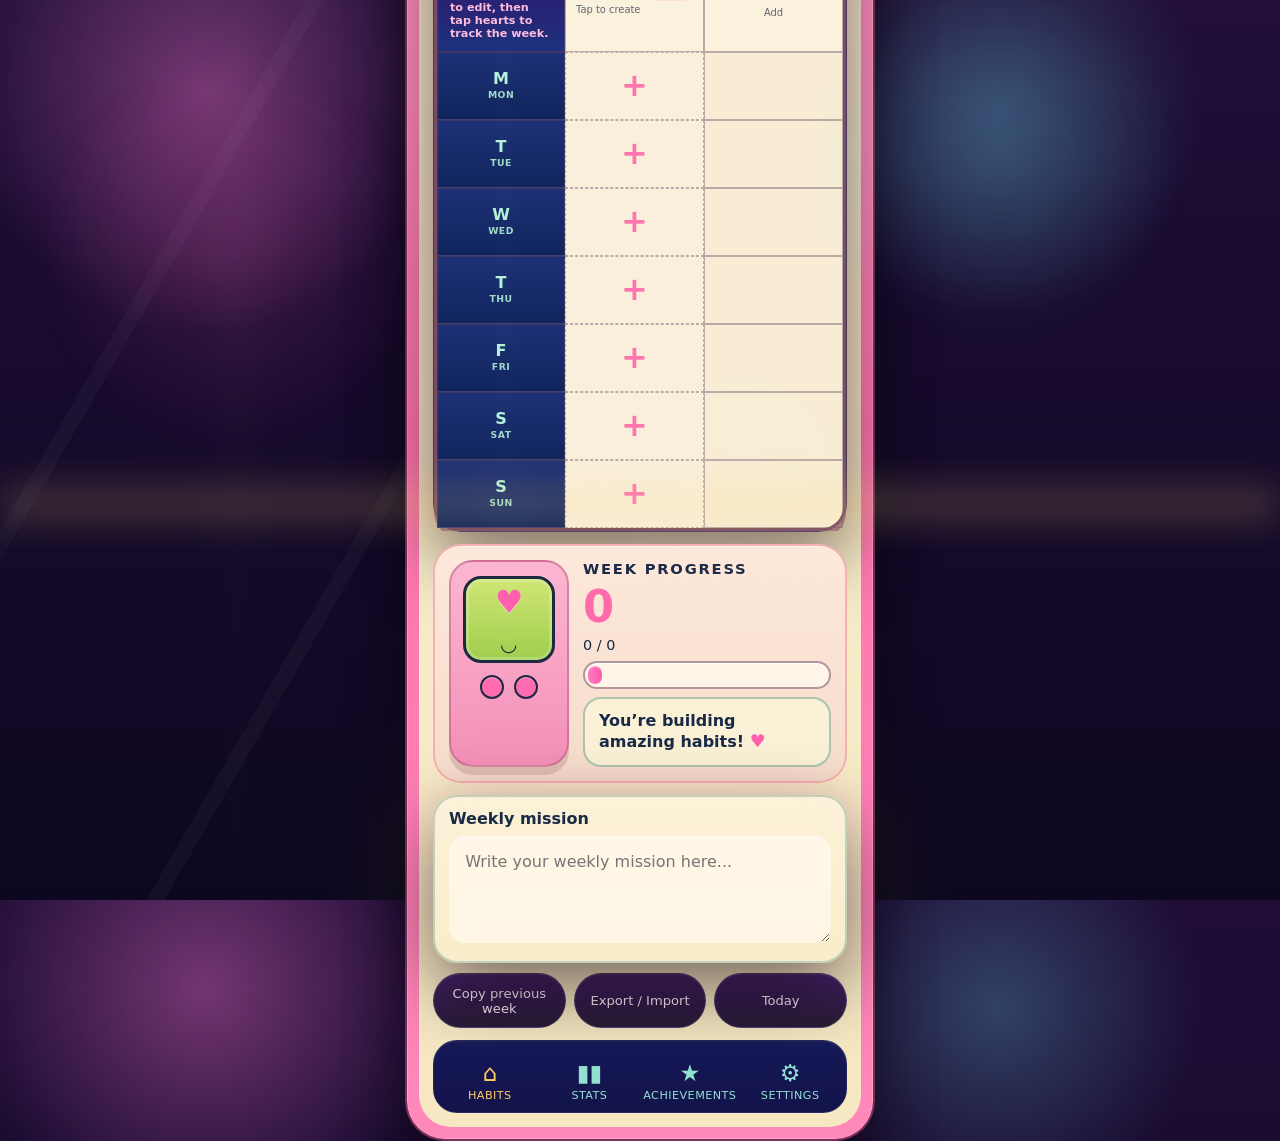
==== commit 16ed3c8f: "Switch to portrait phone layout" ====
--- a/index.html
+++ b/index.html
@@ -16,31 +16,39 @@
             <button class="week-nav" type="button" data-action="prev-week" aria-label="Previous week">‹</button>
             <div class="week-heading">
               <p class="eyebrow">Weekly Habit Tracker</p>
-              <h1 id="weekTitle">Aug 31st - Sep 6th</h1>
+              <h1 id="weekTitle">July 14–20</h1>
             </div>
             <button class="week-nav" type="button" data-action="next-week" aria-label="Next week">›</button>
           </div>
 
-          <div class="planner-stage">
-            <div class="board-wrap">
-              <div id="trackerBoard" class="tracker-board" role="grid" aria-label="Week grid"></div>
-            </div>
-
-            <aside class="planner-rail" aria-label="Planner art">
-              <div class="planner-rail__title">DAILY HABIT TRACKER</div>
-              <div class="planner-rail__days" aria-hidden="true">
-                <span>M</span><span>T</span><span>W</span><span>T</span><span>F</span><span>S</span><span>S</span>
-              </div>
-              <div class="planner-rail__shine"></div>
-            </aside>
+          <div class="board-wrap">
+            <div id="trackerBoard" class="tracker-board" role="grid" aria-label="Week grid"></div>
           </div>
         </section>
 
-        <section class="bottom-panels">
-          <article class="summary-card accent" aria-label="Hearts earned this week">
-            <span class="summary-label">Total hearts earned</span>
-            <strong id="totalHearts">0</strong>
-            <span id="totalPoints" class="summary-sub">0 pts</span>
+        <section class="progress-grid" aria-label="Week progress and mission">
+          <article class="progress-card accent">
+            <div class="progress-gadget" aria-hidden="true">
+              <div class="progress-gadget__screen">
+                <span class="progress-gadget__heart">♥</span>
+                <span class="progress-gadget__face">◡</span>
+              </div>
+              <div class="progress-gadget__buttons">
+                <span></span><span></span>
+              </div>
+            </div>
+
+            <div class="progress-copy">
+              <p class="progress-label">WEEK PROGRESS</p>
+              <strong id="totalHearts">0</strong>
+              <span id="totalPoints" class="progress-sub">0 / 0</span>
+              <div class="progress-bar" aria-hidden="true">
+                <span id="progressFill"></span>
+              </div>
+              <div class="progress-message">
+                You’re building amazing habits! <span class="progress-message__heart">♥</span>
+              </div>
+            </div>
           </article>
 
           <article class="mission-card" aria-label="Weekly mission">
@@ -49,11 +57,30 @@
           </article>
         </section>
 
-        <section class="toolbar" aria-label="Week actions">
+        <section class="toolbar toolbar--compact" aria-label="Week actions">
           <button type="button" data-action="copy-previous">Copy previous week</button>
           <button type="button" data-action="backup">Export / Import</button>
           <button type="button" data-action="today">Today</button>
         </section>
+
+        <nav class="bottom-nav" aria-label="App sections">
+          <button type="button" class="nav-item nav-item--active">
+            <span>⌂</span>
+            <small>Habits</small>
+          </button>
+          <button type="button" class="nav-item">
+            <span>▮▮</span>
+            <small>Stats</small>
+          </button>
+          <button type="button" class="nav-item">
+            <span>★</span>
+            <small>Achievements</small>
+          </button>
+          <button type="button" class="nav-item" data-action="backup">
+            <span>⚙</span>
+            <small>Settings</small>
+          </button>
+        </nav>
       </main>
     </div>
 
--- a/styles.css
+++ b/styles.css
@@ -14,8 +14,8 @@
   --accent-3: #ffd56d;
   --danger: #ff7f91;
   --shadow: 0 28px 74px rgba(0, 0, 0, 0.52), 0 0 40px rgba(255, 95, 179, 0.16);
-  --day-col: 78px;
-  --slot-min: 58px;
+  --day-col: clamp(104px, 31vw, 128px);
+  --slot-min: 0px;
   font-family: Inter, ui-sans-serif, system-ui, -apple-system, BlinkMacSystemFont, sans-serif;
 }
 
@@ -25,6 +25,11 @@
   margin: 0;
   color: var(--ink);
   overflow-x: hidden;
+  min-height: 100dvh;
+  display: flex;
+  align-items: center;
+  justify-content: center;
+  padding: 10px;
   background:
     radial-gradient(circle at 16% 10%, rgba(255, 120, 212, 0.38), transparent 18%),
     radial-gradient(circle at 78% 12%, rgba(114, 233, 255, 0.24), transparent 16%),
@@ -89,21 +94,45 @@
 }
 
 .app-shell {
-  min-height: 100%;
-  max-width: 1080px;
-  margin: 0 auto;
-  padding: calc(env(safe-area-inset-top) + 12px) 12px calc(env(safe-area-inset-bottom) + 16px);
+  position: relative;
+  width: min(100%, 470px);
+  min-height: calc(100dvh - 20px);
+  padding: 12px;
+  border-radius: 40px;
+  background: linear-gradient(180deg, #ff9fc8 0%, #ff75af 48%, #ff88ba 100%);
+  border: 2px solid rgba(111, 38, 77, 0.92);
+  box-shadow: 0 26px 60px rgba(0, 0, 0, 0.45), 0 0 0 1px rgba(255,255,255,0.22) inset;
+  z-index: 0;
+}
+
+.app-shell::before {
+  content: "";
+  position: absolute;
+  left: 50%;
+  top: 10px;
+  width: 132px;
+  height: 18px;
+  transform: translateX(-50%);
+  border-radius: 999px;
+  background: linear-gradient(180deg, #101010, #2f2f2f);
+  box-shadow: 0 2px 0 rgba(255,255,255,0.15) inset, 0 4px 14px rgba(0, 0, 0, 0.28);
+  pointer-events: none;
 }
 
 .habit-app {
-  display: grid;
+  min-height: calc(100dvh - 44px);
+  background: linear-gradient(180deg, #fbf0d3 0%, #f6e8c2 100%);
+  border-radius: 32px;
+  padding: 14px;
   gap: 12px;
+  display: grid;
 }
 
 .frame,
 .summary-card,
 .mission-card,
-.modal-card {
+.modal-card,
+.progress-card {
   background: linear-gradient(180deg, rgba(45, 17, 76, 0.92), rgba(17, 8, 33, 0.88));
   border: 1px solid rgba(255,255,255,.1);
   border-radius: 28px;
@@ -112,46 +141,43 @@
 }
 
 .frame {
-  padding: 12px;
+  padding: 0;
   position: relative;
-  overflow: hidden;
-}
-
-.frame::before {
-  content: "";
-  position: absolute;
-  inset: 10px;
-  border-radius: 22px;
-  border: 3px solid rgba(255, 129, 194, 0.55);
-  box-shadow: inset 0 0 0 1px rgba(255,255,255,0.08);
-  pointer-events: none;
-}
-
-.frame::after {
-  content: "";
-  position: absolute;
-  inset: 18px;
-  border-radius: 22px;
-  border: 1px solid rgba(255,255,255,0.05);
-  pointer-events: none;
+  overflow: visible;
+}
+
+.frame::before,
+.frame::after,
+.planner-stage,
+.planner-rail {
+  display: none !important;
 }
 
 .frame-top {
   display: grid;
-  grid-template-columns: 46px minmax(0, 1fr) 46px;
+  grid-template-columns: 56px minmax(0, 1fr) 56px;
   gap: 10px;
   align-items: center;
-  margin-bottom: 10px;
+  padding: 10px;
+  margin-bottom: 12px;
+  border-radius: 24px;
+  border: 2px solid rgba(77, 133, 73, 0.95);
+  background: linear-gradient(180deg, #d0ef9b 0%, #bce38a 100%);
+  box-shadow: inset 0 1px 0 rgba(255,255,255,0.55);
 }
 
 .week-nav {
-  width: 46px;
-  height: 46px;
+  width: 50px;
+  height: 50px;
   padding: 0;
-  border-radius: 14px;
-  font-size: 1.9rem;
-  font-weight: 700;
+  border-radius: 16px;
+  border: 2px solid rgba(120, 32, 79, 0.94);
+  background: linear-gradient(180deg, #ff91bf 0%, #ff69aa 100%);
+  color: #13284b;
+  font-size: 1.8rem;
+  font-weight: 800;
   line-height: 1;
+  box-shadow: 0 4px 0 rgba(120, 32, 79, 0.35);
 }
 
 .week-heading {
@@ -160,100 +186,37 @@
 }
 
 .eyebrow {
-  margin: 0 0 4px;
-  color: rgba(255, 242, 251, 0.66);
-  text-transform: uppercase;
-  letter-spacing: .18em;
-  font-size: .72rem;
-}
-
-h1 {
+  display: none;
+}
+
+.week-heading h1 {
   margin: 0;
-  font-size: clamp(1.24rem, 4vw, 1.9rem);
-  line-height: 1.05;
-  letter-spacing: -0.03em;
-  text-wrap: balance;
-  color: #ffeef8;
-  text-shadow: 0 0 12px rgba(255, 79, 207, 0.52), 0 0 20px rgba(114, 233, 255, 0.18);
-}
-
-.planner-stage {
-  display: grid;
-  grid-template-columns: minmax(0, 1fr) 84px;
-  gap: 10px;
-  align-items: stretch;
-}
-
-.planner-rail {
-  position: relative;
+  font-family: ui-monospace, SFMono-Regular, Menlo, Monaco, Consolas, monospace;
+  font-size: clamp(1.45rem, 6.5vw, 2.45rem);
+  line-height: 1;
+  letter-spacing: -0.05em;
+  color: #152b56;
+  text-shadow: 0 1px 0 rgba(255,255,255,0.35);
+}
+
+.board-wrap { overflow: hidden; }
+
+.tracker-board {
+  width: 100%;
+  min-width: 0;
+  display: grid;
+  gap: 0;
+  padding: 0;
   border-radius: 24px;
-  border: 2px solid rgba(255, 138, 206, 0.8);
-  background: linear-gradient(180deg, #32105d 0%, #1a0c35 100%);
-  box-shadow: inset 0 1px 0 rgba(255,255,255,0.08), 0 0 24px rgba(255, 95, 179, 0.16);
-  overflow: hidden;
-  min-height: 100%;
-}
-
-.planner-rail__title {
-  position: absolute;
-  inset: 10px auto 10px 10px;
-  writing-mode: vertical-rl;
-  transform: rotate(180deg);
-  font-weight: 900;
-  letter-spacing: 0.08em;
-  color: #ff8ad0;
-  text-shadow: 0 0 14px rgba(255, 95, 179, 0.35);
-  font-size: 1rem;
-}
-
-.planner-rail__days {
-  position: absolute;
-  right: 12px;
-  top: 12px;
-  bottom: 12px;
-  display: grid;
-  align-content: space-between;
-  justify-items: center;
-  color: rgba(244, 238, 255, 0.92);
-  font-weight: 800;
-  font-size: .92rem;
-}
-
-.planner-rail__days span {
-  text-shadow: 0 0 8px rgba(114, 233, 255, 0.2);
-}
-
-.planner-rail__shine {
-  position: absolute;
-  inset: 0;
-  background:
-    radial-gradient(circle at 30% 20%, rgba(255,255,255,0.18), transparent 18%),
-    radial-gradient(circle at 70% 72%, rgba(114,233,255,0.16), transparent 18%),
-    linear-gradient(135deg, transparent 0 44%, rgba(255,255,255,0.08) 44% 47%, transparent 47% 100%);
-  pointer-events: none;
-}
-
-.board-wrap {
-  overflow-x: auto;
-  padding-bottom: 4px;
-}
-
-.tracker-board {
-  display: grid;
-  gap: 6px;
-  min-width: max-content;
-  padding: 6px;
-  border-radius: 24px;
-  background: linear-gradient(180deg, rgba(255, 246, 229, 0.98), rgba(247, 231, 198, 0.98));
-  border: 2px solid rgba(255, 123, 196, 0.9);
-  box-shadow: inset 0 1px 0 rgba(255,255,255,0.75);
+  border: 3px solid rgba(107, 58, 85, 0.9);
+  background: #f8edd4;
+  box-shadow: 0 6px 0 rgba(140, 99, 108, 0.75), inset 0 1px 0 rgba(255,255,255,0.72);
 }
 
 .board-row {
   display: grid;
+  gap: 0;
   grid-template-columns: var(--day-col) repeat(var(--slot-count), minmax(var(--slot-min), 1fr));
-  gap: 6px;
-  align-items: stretch;
 }
 
 .board-corner,
@@ -262,37 +225,39 @@
 .slot-add,
 .day-cell,
 .board-spacer {
-  min-height: 70px;
-  border-radius: 18px;
-  border: 1px solid rgba(108, 66, 93, 0.18);
+  min-height: 68px;
+  border-radius: 0;
+  border: 1px solid rgba(111, 82, 103, 0.44);
+  box-shadow: none;
 }
 
 .board-corner {
-  background: linear-gradient(180deg, rgba(255,255,255,0.72), rgba(255,255,255,0.34));
-  padding: 10px;
+  background: linear-gradient(180deg, #39106a 0%, #1d327c 100%);
+  color: #ff9ec9;
+  padding: 10px 12px;
   display: flex;
   flex-direction: column;
-  justify-content: space-between;
+  justify-content: center;
+  gap: 4px;
 }
 
 .board-eyebrow {
-  color: rgba(255, 95, 179, 0.95);
-  font-size: .72rem;
-  letter-spacing: .14em;
-  text-transform: uppercase;
+  color: #ff9ec9;
+  font-size: .8rem;
+  letter-spacing: .08em;
 }
 
 .board-corner strong {
-  font-size: .9rem;
-  line-height: 1.2;
-  color: var(--ink);
+  color: #ffbde0;
+  font-size: .7rem;
+  line-height: 1.15;
 }
 
 .day-label-cell {
   appearance: none;
-  padding: 10px 8px;
-  background: linear-gradient(180deg, rgba(255,255,255,0.7), rgba(255,255,255,0.25));
-  color: var(--ink);
+  background: linear-gradient(180deg, #1e3176 0%, #10255d 100%);
+  color: #b3f2d8;
+  padding: 8px 4px;
   display: flex;
   flex-direction: column;
   justify-content: center;
@@ -302,62 +267,66 @@
 }
 
 .day-short {
-  font-weight: 800;
   font-size: 1rem;
   line-height: 1;
 }
 
 .day-name {
-  font-size: .72rem;
-  color: var(--muted);
+  font-size: .58rem;
+  color: rgba(179, 242, 216, 0.88);
   letter-spacing: .05em;
   text-transform: uppercase;
 }
 
 .slot-header,
-.slot-add {
+.slot-add,
+.day-cell {
+  background: #f9efdb;
+}
+
+.slot-header {
   width: 100%;
-  padding: 10px;
+  padding: 10px 10px 8px;
   display: flex;
   flex-direction: column;
-  justify-content: space-between;
+  justify-content: center;
   text-align: left;
   overflow: hidden;
-}
-
-.slot-header--filled {
-  background: linear-gradient(180deg, rgba(255, 131, 200, 0.25), rgba(255, 255, 255, 0.32));
-}
-
+  align-items: flex-start;
+}
+
+.slot-header--filled,
 .slot-header--empty,
 .slot-add {
-  background: linear-gradient(180deg, rgba(255,255,255,0.5), rgba(255,255,255,0.2));
-  border-style: dashed;
+  background: #fbf2de;
 }
 
 .slot-header-top {
+  width: 100%;
   display: flex;
-  align-items: start;
+  align-items: flex-start;
   justify-content: space-between;
   gap: 6px;
 }
 
 .slot-name {
-  font-size: .88rem;
-  line-height: 1.1;
-  font-weight: 800;
+  writing-mode: horizontal-tb;
+  transform: none;
+  max-height: none;
+  font-family: "Comic Sans MS", "Marker Felt", "Bradley Hand", cursive;
+  font-size: .95rem;
+  font-weight: 700;
+  line-height: 1.05;
+  color: #1a2946;
   word-break: break-word;
-  writing-mode: vertical-rl;
-  transform: rotate(180deg);
-  max-height: 100px;
 }
 
 .slot-badge {
   flex: none;
   padding: 3px 7px;
   border-radius: 999px;
-  background: rgba(114, 233, 255, 0.22);
-  color: var(--ink);
+  background: rgba(255, 122, 181, 0.18);
+  color: #12305a;
   font-size: .67rem;
   font-weight: 800;
   text-transform: uppercase;
@@ -365,17 +334,24 @@
 }
 
 .slot-hint {
-  color: rgba(44, 23, 63, 0.68);
-  font-size: .72rem;
+  margin-top: 4px;
+  color: rgba(26, 41, 70, 0.7);
+  font-size: .62rem;
   line-height: 1.1;
 }
 
-.slot-plus {
+.slot-plus,
+.cell-plus,
+.cell-ghost {
   display: block;
-  font-size: 2.1rem;
+  font-size: 2rem;
   line-height: .8;
-  font-weight: 700;
-  color: var(--accent-2);
+  font-weight: 800;
+  color: #ff74b0;
+}
+
+.cell-ghost {
+  opacity: .55;
 }
 
 .day-cell {
@@ -383,7 +359,6 @@
   padding: 0;
   display: grid;
   place-items: center;
-  background: linear-gradient(180deg, rgba(255,255,255,0.58), rgba(255,255,255,0.24));
 }
 
 .day-cell--empty {
@@ -391,75 +366,166 @@
 }
 
 .day-cell--filled {
-  border-color: rgba(255, 95, 179, 0.46);
-  box-shadow: 0 0 0 1px rgba(255,95,179,0.1), 0 0 18px rgba(255,95,179,0.16);
-}
-
-.cell-plus,
-.cell-ghost {
-  font-size: .95rem;
-  font-weight: 800;
-  color: rgba(255, 95, 179, 0.9);
-}
-
-.cell-ghost {
-  opacity: .55;
+  box-shadow: inset 0 0 0 1px rgba(255, 92, 168, 0.08);
 }
 
 .heart {
-  width: 28px;
-  height: 26px;
+  width: 29px;
+  height: 27px;
   display: inline-block;
   -webkit-mask: url("data:image/svg+xml,%3Csvg xmlns='http://www.w3.org/2000/svg' viewBox='0 0 24 22'%3E%3Cpath d='M12 20.4 3.6 12.6C1.3 10.5 1 6.7 3.3 4.3c2.2-2.2 5.7-2.2 8 0L12 5.1l.7-.8c2.3-2.2 5.8-2.2 8 0 2.3 2.4 2 6.2-.3 8.3L12 20.4z'/%3E%3C/svg%3E") center/contain no-repeat;
   mask: url("data:image/svg+xml,%3Csvg xmlns='http://www.w3.org/2000/svg' viewBox='0 0 24 22'%3E%3Cpath d='M12 20.4 3.6 12.6C1.3 10.5 1 6.7 3.3 4.3c2.2-2.2 5.7-2.2 8 0L12 5.1l.7-.8c2.3-2.2 5.8-2.2 8 0 2.3 2.4 2 6.2-.3 8.3L12 20.4z'/%3E%3C/svg%3E") center/contain no-repeat;
-  filter: drop-shadow(0 0 8px rgba(255, 95, 179, 0.28));
+  filter: drop-shadow(0 1px 0 rgba(0, 0, 0, 0.18));
 }
 
 .heart--half {
-  background: linear-gradient(90deg, #ff7fc8 0 50%, #72e9ff 50% 100%);
+  background: linear-gradient(90deg, #ff78c2 0 50%, #79d8dc 50% 100%);
 }
 
 .heart--full {
-  background: linear-gradient(180deg, #ffd5eb 0%, #ff5fb3 100%);
-}
-
-.board-spacer {
-  background: transparent;
-  border: 1px solid transparent;
-}
-
-.bottom-panels {
+  background: linear-gradient(180deg, #ffd3e9 0%, #ff63b3 100%);
+}
+
+.progress-grid {
   display: grid;
   gap: 12px;
 }
 
-.summary-card,
+.progress-card {
+  display: grid;
+  grid-template-columns: 120px minmax(0, 1fr);
+  gap: 14px;
+  align-items: center;
+  padding: 14px;
+  border-radius: 28px;
+  border: 2px solid rgba(245, 173, 180, 0.92);
+  background: linear-gradient(180deg, #fde8db 0%, #f6ddcb 100%);
+  box-shadow: inset 0 1px 0 rgba(255,255,255,0.62);
+}
+
+.progress-gadget {
+  align-self: stretch;
+  border-radius: 24px;
+  background: linear-gradient(180deg, #fcb6d1 0%, #f48fb8 100%);
+  border: 2px solid rgba(160, 71, 105, 0.42);
+  padding: 14px 12px 12px;
+  box-shadow: 0 8px 0 rgba(161, 98, 102, 0.25);
+}
+
+.progress-gadget__screen {
+  display: grid;
+  place-items: center;
+  gap: 4px;
+  aspect-ratio: 1.05;
+  border-radius: 18px;
+  background: linear-gradient(180deg, #cfe674 0%, #9fce4d 100%);
+  border: 3px solid #1d2940;
+  box-shadow: inset 0 0 0 3px rgba(255,255,255,0.2);
+  color: #1b293f;
+}
+
+.progress-gadget__heart {
+  font-size: 2rem;
+  color: #ff5fae;
+  text-shadow: 0 1px 0 rgba(255,255,255,0.6);
+}
+
+.progress-gadget__face {
+  font-size: 1.25rem;
+  font-weight: 800;
+  letter-spacing: .04em;
+}
+
+.progress-gadget__buttons {
+  display: flex;
+  justify-content: center;
+  gap: 10px;
+  margin-top: 12px;
+}
+
+.progress-gadget__buttons span {
+  width: 24px;
+  height: 24px;
+  border-radius: 999px;
+  border: 2px solid #1d2940;
+  background: #ff6ab0;
+  box-shadow: inset 0 1px 0 rgba(255,255,255,0.45);
+}
+
+.progress-copy {
+  display: grid;
+  gap: 8px;
+}
+
+.progress-label {
+  margin: 0;
+  font-size: .92rem;
+  letter-spacing: .12em;
+  text-transform: uppercase;
+  color: #1a2946;
+  font-weight: 800;
+}
+
+#totalHearts {
+  font-size: clamp(2rem, 7vw, 2.8rem);
+  line-height: 1;
+  color: #ff6bab;
+}
+
+.progress-sub {
+  font-size: .9rem;
+  color: #1a2946;
+}
+
+.progress-bar {
+  width: min(100%, 320px);
+  height: 28px;
+  border-radius: 999px;
+  padding: 3px;
+  background: #fff4e8;
+  border: 2px solid rgba(107, 58, 85, 0.5);
+  box-shadow: inset 0 1px 0 rgba(255,255,255,0.72);
+  overflow: hidden;
+}
+
+.progress-bar span {
+  display: block;
+  height: 100%;
+  border-radius: inherit;
+  background: linear-gradient(90deg, #ff7bbf 0%, #ff5aa9 100%);
+  box-shadow: inset 0 1px 0 rgba(255,255,255,0.5);
+}
+
+.progress-message {
+  width: fit-content;
+  max-width: 100%;
+  padding: 12px 14px;
+  border-radius: 18px;
+  border: 2px solid rgba(117, 164, 145, 0.58);
+  background: rgba(250, 243, 216, 0.9);
+  color: #1a2946;
+  font-size: 1rem;
+  font-weight: 700;
+  line-height: 1.25;
+}
+
+.progress-message__heart {
+  color: #ff61ae;
+  font-size: 1.1em;
+}
+
 .mission-card {
-  padding: 14px;
-}
-
-.summary-card {
-  display: grid;
-  gap: 2px;
-}
-
-.summary-card strong {
-  font-size: 2rem;
-  line-height: 1;
-  color: #ffeef8;
-}
-
-.summary-sub,
-.subtle {
-  color: rgba(255, 240, 251, 0.68);
-}
-
-.summary-sub { font-size: .86rem; }
+  padding: 12px 14px 14px;
+  border-radius: 24px;
+  border: 2px solid rgba(117, 164, 145, 0.42);
+  background: linear-gradient(180deg, rgba(255,255,255,0.38), rgba(255,255,255,0.18));
+}
 
 .mission-card label {
   display: block;
+  margin-bottom: 8px;
+  color: #1a2946;
   font-weight: 700;
-  margin-bottom: 8px;
 }
 
 textarea,
@@ -499,6 +565,52 @@
   min-width: 0;
 }
 
+.toolbar--compact {
+  margin-top: -2px;
+}
+
+.toolbar--compact button {
+  padding: .72rem .9rem;
+  font-size: .82rem;
+}
+
+.bottom-nav {
+  display: grid;
+  grid-template-columns: repeat(4, 1fr);
+  gap: 8px;
+  padding: 14px 10px 8px;
+  border-radius: 24px;
+  background: linear-gradient(180deg, #171a5a 0%, #13134a 100%);
+  border: 1px solid rgba(255,255,255,0.08);
+  box-shadow: inset 0 1px 0 rgba(255,255,255,0.06);
+}
+
+.nav-item {
+  border: none;
+  padding: 6px 0 2px;
+  background: transparent;
+  box-shadow: none;
+  color: #93e1d1;
+  display: grid;
+  justify-items: center;
+  gap: 5px;
+  text-transform: uppercase;
+}
+
+.nav-item span {
+  font-size: 1.45rem;
+  line-height: 1;
+}
+
+.nav-item small {
+  font-size: .7rem;
+  letter-spacing: .04em;
+}
+
+.nav-item--active {
+  color: #ffce64;
+}
+
 .modal {
   width: min(94vw, 430px);
   border: none;
@@ -526,6 +638,14 @@
   font-weight: 700;
   margin-top: 12px;
   margin-bottom: 6px;
+}
+
+.modal-card menu {
+  display: flex;
+  gap: 8px;
+  justify-content: flex-end;
+  padding: 14px 0 0;
+  margin: 0;
 }
 
 .tiny {
@@ -563,14 +683,6 @@
   box-shadow: 0 0 0 1px rgba(114,233,255,0.14), 0 0 14px rgba(114,233,255,0.08);
 }
 
-.modal-card menu {
-  display: flex;
-  gap: 8px;
-  justify-content: flex-end;
-  padding: 14px 0 0;
-  margin: 0;
-}
-
 .file-picker {
   display: grid;
   gap: 8px;
@@ -586,75 +698,45 @@
   background: transparent;
 }
 
-@media (max-width: 560px) {
+@media (max-width: 520px) {
+  body {
+    padding: 8px;
+  }
+
   .app-shell {
-    padding-left: 10px;
-    padding-right: 10px;
-  }
-
-  .planner-stage {
-    grid-template-columns: minmax(0, 1fr) 64px;
+    width: min(100%, 100vw - 16px);
+    min-height: calc(100dvh - 16px);
+    padding: 10px;
+    border-radius: 34px;
+  }
+
+  .habit-app {
+    min-height: calc(100dvh - 38px);
+    padding: 12px;
+    gap: 10px;
+    border-radius: 28px;
+  }
+
+  .frame-top {
+    grid-template-columns: 48px minmax(0, 1fr) 48px;
+    padding: 8px;
     gap: 8px;
   }
 
-  .planner-rail__title {
-    inset: 8px auto 8px 8px;
-    font-size: .84rem;
-  }
-
-  .planner-rail__days {
-    right: 8px;
-    top: 8px;
-    bottom: 8px;
-    font-size: .76rem;
-  }
-
-  .board-corner strong {
-    font-size: .82rem;
-  }
-
-  :root {
-    --day-col: 74px;
-    --slot-min: 48px;
-  }
-
-  .frame-top {
-    grid-template-columns: 40px minmax(0, 1fr) 40px;
-    gap: 8px;
-  }
-
   .week-nav {
-    width: 40px;
-    height: 40px;
-    border-radius: 12px;
-    font-size: 1.6rem;
-  }
-
-  .board-corner,
-  .day-label-cell,
-  .slot-header,
-  .slot-add,
-  .day-cell,
-  .board-spacer {
-    min-height: 60px;
-  }
-
-  .slot-name { font-size: .74rem; }
-  .slot-hint { font-size: .67rem; }
-  .summary-card strong { font-size: 1.7rem; }
-  .toolbar button {
-    padding-left: .78rem;
-    padding-right: .78rem;
-  }
-}
-
-@media (orientation: landscape) and (max-height: 560px) {
-  .app-shell {
-    padding-top: 8px;
-    padding-bottom: 10px;
-  }
-
-  .habit-app { gap: 10px; }
+    width: 42px;
+    height: 42px;
+    border-radius: 13px;
+    font-size: 1.5rem;
+  }
+
+  .week-heading h1 {
+    font-size: clamp(1.2rem, 7vw, 1.85rem);
+  }
+
+  .board-row {
+    grid-template-columns: minmax(104px, 1.2fr) repeat(var(--slot-count), minmax(0, 1fr));
+  }
 
   .board-corner,
   .day-label-cell,
@@ -664,4 +746,60 @@
   .board-spacer {
     min-height: 58px;
   }
-}
+
+  .board-corner {
+    padding: 8px 10px;
+  }
+
+  .board-eyebrow {
+    font-size: .7rem;
+  }
+
+  .board-corner strong {
+    font-size: .64rem;
+  }
+
+  .slot-name {
+    font-size: .82rem;
+  }
+
+  .slot-hint {
+    font-size: .56rem;
+  }
+
+  .heart {
+    width: 25px;
+    height: 23px;
+  }
+
+  .progress-card {
+    grid-template-columns: 102px minmax(0, 1fr);
+    gap: 10px;
+    padding: 12px;
+  }
+
+  .progress-gadget {
+    padding: 12px 10px 10px;
+  }
+
+  .progress-bar {
+    height: 24px;
+  }
+
+  .progress-message {
+    font-size: .88rem;
+  }
+
+  .bottom-nav {
+    padding-top: 12px;
+    padding-bottom: 6px;
+  }
+
+  .nav-item span {
+    font-size: 1.2rem;
+  }
+
+  .nav-item small {
+    font-size: .64rem;
+  }
+}
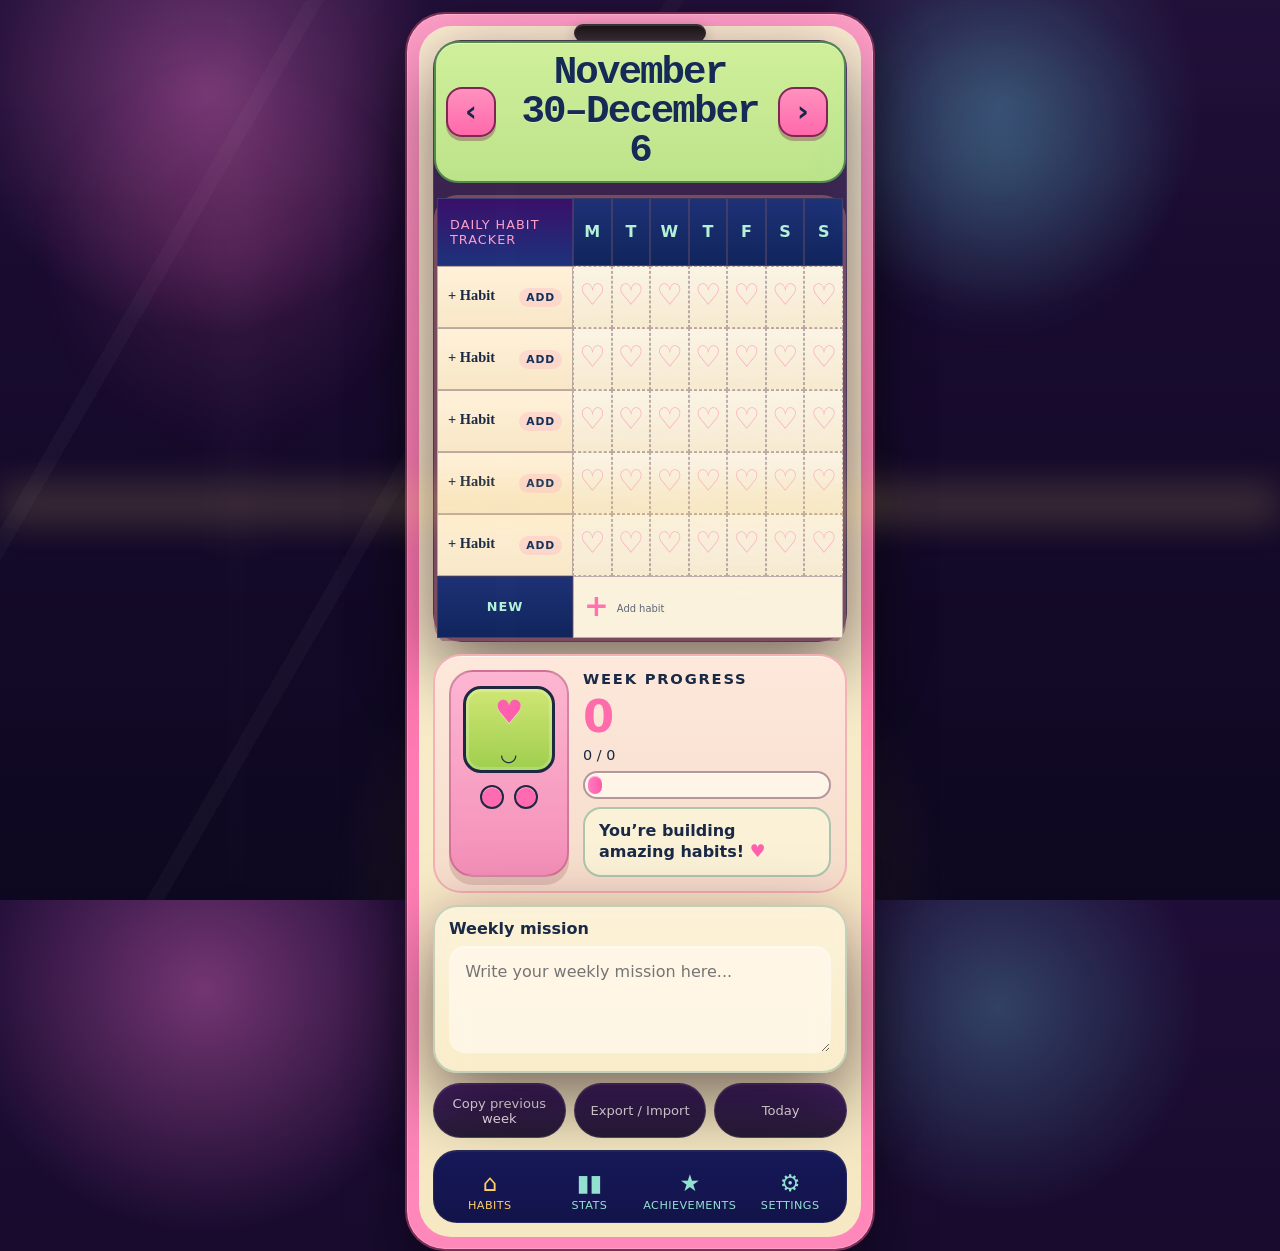
==== commit 098b7622: "Remove tap labels and seed blank habits" ====
--- a/index.html
+++ b/index.html
@@ -93,13 +93,13 @@
           <input id="habitName" type="text" maxlength="60" placeholder="Read + Write" required />
         </label>
         <label>
-          Points per tap
+          Points
           <select id="habitPoints">
             <option value="1">1 point — half heart</option>
             <option value="2">2 points — full heart</option>
           </select>
         </label>
-        <p class="subtle tiny">1 point = half heart. 2 points = full heart on one tap.</p>
+        <p class="subtle tiny">1 point = half heart. 2 points = full heart.</p>
         <menu>
           <button type="button" class="danger" id="habitDelete">Delete</button>
           <button type="button" data-action="close-habit">Cancel</button>
--- a/styles.css
+++ b/styles.css
@@ -14,8 +14,7 @@
   --accent-3: #ffd56d;
   --danger: #ff7f91;
   --shadow: 0 28px 74px rgba(0, 0, 0, 0.52), 0 0 40px rgba(255, 95, 179, 0.16);
-  --day-col: clamp(104px, 31vw, 128px);
-  --slot-min: 0px;
+  --habit-col: clamp(104px, 30vw, 136px);
   font-family: Inter, ui-sans-serif, system-ui, -apple-system, BlinkMacSystemFont, sans-serif;
 }
 
@@ -27,9 +26,9 @@
   overflow-x: hidden;
   min-height: 100dvh;
   display: flex;
-  align-items: center;
+  align-items: flex-start;
   justify-content: center;
-  padding: 10px;
+  padding: max(12px, env(safe-area-inset-top)) 10px 12px;
   background:
     radial-gradient(circle at 16% 10%, rgba(255, 120, 212, 0.38), transparent 18%),
     radial-gradient(circle at 78% 12%, rgba(114, 233, 255, 0.24), transparent 16%),
@@ -96,7 +95,7 @@
 .app-shell {
   position: relative;
   width: min(100%, 470px);
-  min-height: calc(100dvh - 20px);
+  min-height: auto;
   padding: 12px;
   border-radius: 40px;
   background: linear-gradient(180deg, #ff9fc8 0%, #ff75af 48%, #ff88ba 100%);
@@ -120,7 +119,7 @@
 }
 
 .habit-app {
-  min-height: calc(100dvh - 44px);
+  min-height: auto;
   background: linear-gradient(180deg, #fbf0d3 0%, #f6e8c2 100%);
   border-radius: 32px;
   padding: 14px;
@@ -216,16 +215,15 @@
 .board-row {
   display: grid;
   gap: 0;
-  grid-template-columns: var(--day-col) repeat(var(--slot-count), minmax(var(--slot-min), 1fr));
+  grid-template-columns: var(--habit-col) repeat(7, minmax(0, 1fr));
 }
 
 .board-corner,
-.day-label-cell,
-.slot-header,
-.slot-add,
-.day-cell,
-.board-spacer {
-  min-height: 68px;
+.day-header-cell,
+.habit-header,
+.habit-add-row,
+.day-cell {
+  min-height: 62px;
   border-radius: 0;
   border: 1px solid rgba(111, 82, 103, 0.44);
   box-shadow: none;
@@ -241,6 +239,10 @@
   gap: 4px;
 }
 
+.board-corner--top {
+  min-height: 68px;
+}
+
 .board-eyebrow {
   color: #ff9ec9;
   font-size: .8rem;
@@ -248,12 +250,10 @@
 }
 
 .board-corner strong {
-  color: #ffbde0;
-  font-size: .7rem;
-  line-height: 1.15;
-}
-
-.day-label-cell {
+  display: none;
+}
+
+.day-header-cell {
   appearance: none;
   background: linear-gradient(180deg, #1e3176 0%, #10255d 100%);
   color: #b3f2d8;
@@ -278,15 +278,15 @@
   text-transform: uppercase;
 }
 
-.slot-header,
-.slot-add,
+.habit-header,
+.habit-add-row,
 .day-cell {
   background: #f9efdb;
 }
 
-.slot-header {
+.habit-header {
   width: 100%;
-  padding: 10px 10px 8px;
+  padding: 8px 10px 7px;
   display: flex;
   flex-direction: column;
   justify-content: center;
@@ -295,9 +295,9 @@
   align-items: flex-start;
 }
 
-.slot-header--filled,
-.slot-header--empty,
-.slot-add {
+.habit-header--filled,
+.habit-header--empty,
+.habit-add-row {
   background: #fbf2de;
 }
 
@@ -314,7 +314,7 @@
   transform: none;
   max-height: none;
   font-family: "Comic Sans MS", "Marker Felt", "Bradley Hand", cursive;
-  font-size: .95rem;
+  font-size: .9rem;
   font-weight: 700;
   line-height: 1.05;
   color: #1a2946;
@@ -344,7 +344,7 @@
 .cell-plus,
 .cell-ghost {
   display: block;
-  font-size: 2rem;
+  font-size: 1.85rem;
   line-height: .8;
   font-weight: 800;
   color: #ff74b0;
@@ -352,6 +352,7 @@
 
 .cell-ghost {
   opacity: .55;
+  transform: translateY(-1px);
 }
 
 .day-cell {
@@ -359,6 +360,40 @@
   padding: 0;
   display: grid;
   place-items: center;
+}
+
+.day-cell--empty {
+  background: linear-gradient(180deg, #fbf4e5, #f6ead0);
+}
+
+.habit-header--empty {
+  background: linear-gradient(180deg, #fff1d9, #f8e7c7);
+}
+
+.habit-add-row {
+  width: 100%;
+  padding: 8px 10px 7px;
+  display: flex;
+  align-items: center;
+  justify-content: flex-start;
+  gap: 8px;
+  color: #12305a;
+}
+
+.habit-add-label {
+  display: grid;
+  place-items: center;
+  min-height: 62px;
+  border: 1px solid rgba(111, 82, 103, 0.44);
+  background: linear-gradient(180deg, #1e3176 0%, #10255d 100%);
+  color: #b3f2d8;
+  font-size: .8rem;
+  font-weight: 800;
+  letter-spacing: .08em;
+}
+
+.habit-add-row--wide {
+  justify-content: flex-start;
 }
 
 .day-cell--empty {
@@ -708,6 +743,7 @@
     min-height: calc(100dvh - 16px);
     padding: 10px;
     border-radius: 34px;
+    --habit-col: clamp(92px, 27vw, 118px);
   }
 
   .habit-app {
@@ -735,16 +771,15 @@
   }
 
   .board-row {
-    grid-template-columns: minmax(104px, 1.2fr) repeat(var(--slot-count), minmax(0, 1fr));
+    grid-template-columns: var(--habit-col) repeat(7, minmax(0, 1fr));
   }
 
   .board-corner,
-  .day-label-cell,
-  .slot-header,
-  .slot-add,
-  .day-cell,
-  .board-spacer {
-    min-height: 58px;
+  .day-header-cell,
+  .habit-header,
+  .habit-add-row,
+  .day-cell {
+    min-height: 54px;
   }
 
   .board-corner {
@@ -760,11 +795,19 @@
   }
 
   .slot-name {
-    font-size: .82rem;
+    font-size: .77rem;
   }
 
   .slot-hint {
-    font-size: .56rem;
+    font-size: .55rem;
+  }
+
+  .day-short {
+    font-size: .95rem;
+  }
+
+  .day-name {
+    font-size: .52rem;
   }
 
   .heart {
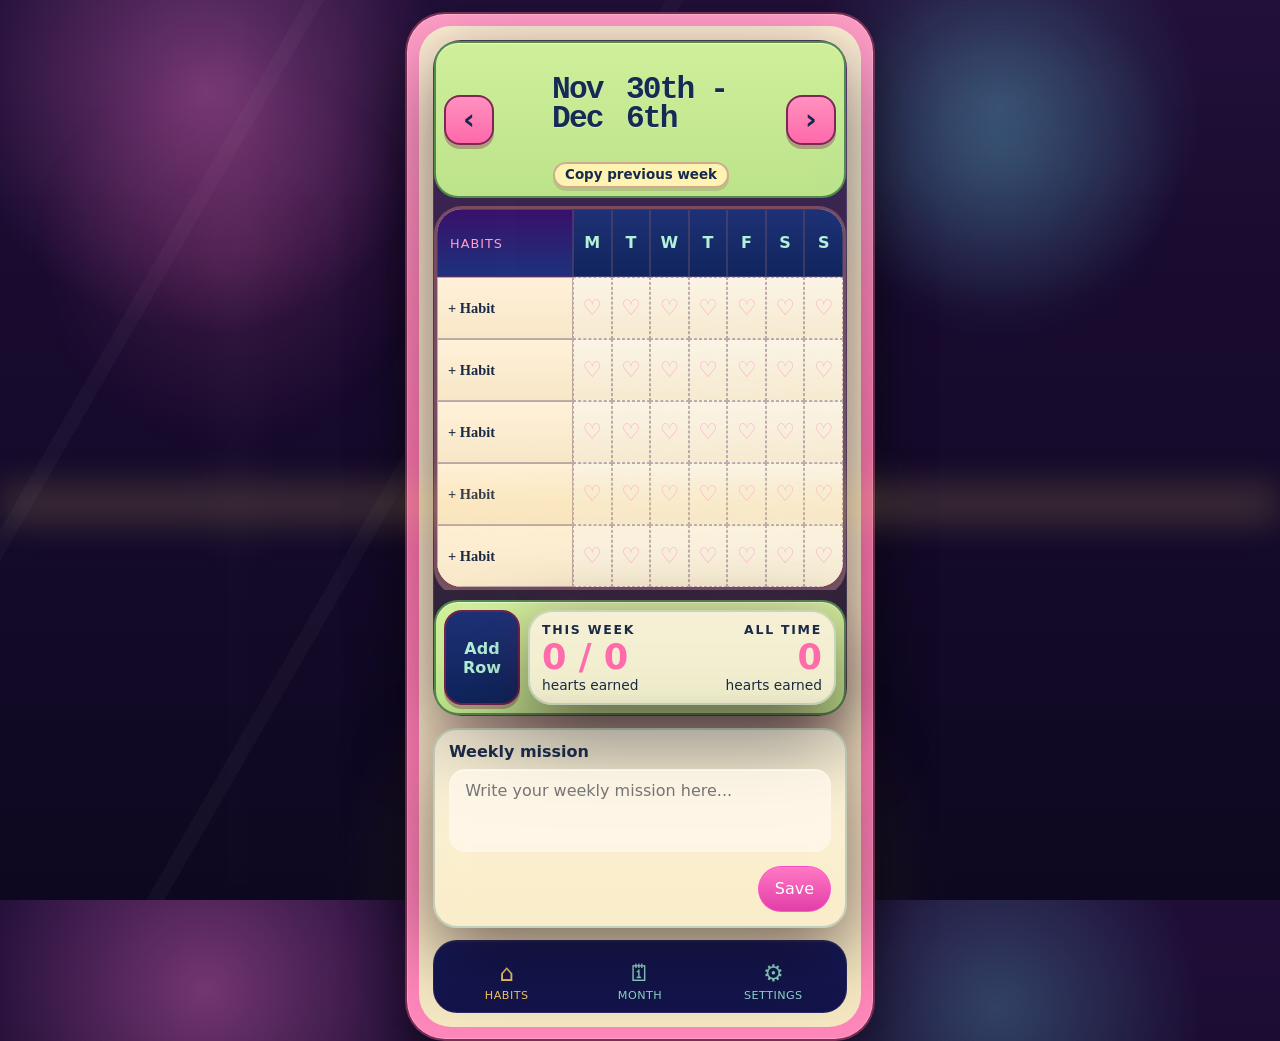
==== commit eabb70b3: "Polish habit tracker UI and mobile layout" ====
--- a/index.html
+++ b/index.html
@@ -6,77 +6,112 @@
     <meta name="theme-color" content="#13081f" />
     <title>Weekly Habit Tracker</title>
     <link rel="manifest" href="manifest.json" />
+    <link rel="icon" href="icons/icon-32.png" sizes="32x32" type="image/png" />
+    <link rel="apple-touch-icon" href="icons/icon-180.png" />
     <link rel="stylesheet" href="styles.css" />
   </head>
   <body>
     <div class="app-shell">
       <main class="habit-app">
-        <section class="frame" aria-label="Weekly habit tracker">
-          <div class="frame-top">
-            <button class="week-nav" type="button" data-action="prev-week" aria-label="Previous week">‹</button>
-            <div class="week-heading">
-              <p class="eyebrow">Weekly Habit Tracker</p>
-              <h1 id="weekTitle">July 14–20</h1>
-            </div>
-            <button class="week-nav" type="button" data-action="next-week" aria-label="Next week">›</button>
-          </div>
-
-          <div class="board-wrap">
-            <div id="trackerBoard" class="tracker-board" role="grid" aria-label="Week grid"></div>
-          </div>
-        </section>
-
-        <section class="progress-grid" aria-label="Week progress and mission">
-          <article class="progress-card accent">
-            <div class="progress-gadget" aria-hidden="true">
-              <div class="progress-gadget__screen">
-                <span class="progress-gadget__heart">♥</span>
-                <span class="progress-gadget__face">◡</span>
+        <section id="screenHabits" class="screen-panel screen-panel--habits" aria-label="Habits screen">
+          <section class="frame" aria-label="Weekly habit tracker">
+            <div class="frame-top">
+              <button class="week-nav" type="button" data-action="prev-week" aria-label="Previous week">‹</button>
+              <div class="week-heading">
+                <p class="eyebrow">Weekly Habit Tracker</p>
+                <h1 id="weekTitle">July 14–20</h1>
+                <button id="weekCopyPrompt" class="week-inline-action" type="button" data-action="copy-previous-inline" hidden>
+                  Copy previous week
+                </button>
               </div>
-              <div class="progress-gadget__buttons">
-                <span></span><span></span>
+              <div class="week-top-actions">
+                <button class="week-nav" type="button" data-action="next-week" aria-label="Next week">›</button>
               </div>
             </div>
 
-            <div class="progress-copy">
-              <p class="progress-label">WEEK PROGRESS</p>
-              <strong id="totalHearts">0</strong>
-              <span id="totalPoints" class="progress-sub">0 / 0</span>
-              <div class="progress-bar" aria-hidden="true">
-                <span id="progressFill"></span>
+            <div class="board-wrap">
+              <div id="trackerBoard" class="tracker-board" role="grid" aria-label="Week grid"></div>
+            </div>
+
+            <section class="board-tools" aria-label="Habit tools and heart totals">
+              <button class="board-tools__new" type="button" data-action="add-habit">Add Row</button>
+              <article class="summary-card summary-card--home summary-card--strip" aria-label="Heart totals">
+                <div class="summary-block">
+                  <p class="summary-label">THIS WEEK</p>
+                  <strong id="weekHearts">0 / 0</strong>
+                  <span id="weekSubtitle" class="summary-subtle">hearts earned</span>
+                </div>
+                <div class="summary-block summary-block--alltime">
+                  <p class="summary-label">ALL TIME</p>
+                  <strong id="allTimeHearts">0</strong>
+                  <span class="summary-subtle">hearts earned</span>
+                </div>
+              </article>
+            </section>
+          </section>
+
+          <article class="mission-card" aria-label="Weekly mission">
+            <label for="mission">Weekly mission</label>
+            <textarea id="mission" rows="3" placeholder="Write your weekly mission here..."></textarea>
+            <div class="mission-actions">
+              <button id="missionSave" class="primary" type="button">Save</button>
+            </div>
+          </article>
+        </section>
+
+        <section id="screenMonth" class="screen-panel screen-panel--month" aria-label="Month screen" hidden>
+          <article class="month-card">
+            <div class="month-header">
+              <button class="month-nav" type="button" data-action="prev-month" aria-label="Previous month">‹</button>
+              <div class="month-heading">
+                <p class="eyebrow">Month view</p>
+                <h2 id="monthTitle">September 2026</h2>
               </div>
-              <div class="progress-message">
-                You’re building amazing habits! <span class="progress-message__heart">♥</span>
-              </div>
+              <button class="month-nav" type="button" data-action="next-month" aria-label="Next month">›</button>
+            </div>
+            <div id="monthOverview" class="month-overview" aria-label="Weekly month overview"></div>
+          </article>
+
+          <article class="summary-card summary-card--month" aria-label="Monthly hearts total">
+            <div class="summary-block">
+              <p class="summary-label">MONTH TOTAL</p>
+              <strong id="monthTotalHearts">0</strong>
+              <span class="summary-subtle">hearts earned</span>
+            </div>
+          </article>
+        </section>
+
+        <section id="screenSettings" class="screen-panel screen-panel--settings" aria-label="Settings screen" hidden>
+          <article class="settings-card">
+            <p class="summary-label">SETTINGS</p>
+            <h2>Local backup</h2>
+            <p class="subtle">Export your data as JSON or restore it later on the same device.</p>
+            <div class="stack settings-actions">
+              <button id="exportBackup" class="primary" type="button">Export backup</button>
+              <label class="file-picker">
+                Import backup
+                <input id="importBackup" type="file" accept="application/json" />
+              </label>
             </div>
           </article>
 
-          <article class="mission-card" aria-label="Weekly mission">
-            <label for="mission">Weekly mission</label>
-            <textarea id="mission" rows="4" placeholder="Write your weekly mission here..."></textarea>
+          <article class="settings-card">
+            <p class="summary-label">STORAGE</p>
+            <h2>Saved locally</h2>
+            <p class="subtle">Everything stays on this device until you export a backup file.</p>
           </article>
         </section>
 
-        <section class="toolbar toolbar--compact" aria-label="Week actions">
-          <button type="button" data-action="copy-previous">Copy previous week</button>
-          <button type="button" data-action="backup">Export / Import</button>
-          <button type="button" data-action="today">Today</button>
-        </section>
-
         <nav class="bottom-nav" aria-label="App sections">
-          <button type="button" class="nav-item nav-item--active">
+          <button type="button" class="nav-item nav-item--active" data-screen="habits">
             <span>⌂</span>
             <small>Habits</small>
           </button>
-          <button type="button" class="nav-item">
-            <span>▮▮</span>
-            <small>Stats</small>
+          <button type="button" class="nav-item" data-screen="month">
+            <span>🗓</span>
+            <small>Month</small>
           </button>
-          <button type="button" class="nav-item">
-            <span>★</span>
-            <small>Achievements</small>
-          </button>
-          <button type="button" class="nav-item" data-action="backup">
+          <button type="button" class="nav-item" data-screen="settings">
             <span>⚙</span>
             <small>Settings</small>
           </button>
@@ -92,14 +127,16 @@
           Habit name
           <input id="habitName" type="text" maxlength="60" placeholder="Read + Write" required />
         </label>
-        <label>
-          Points
-          <select id="habitPoints">
-            <option value="1">1 point — half heart</option>
-            <option value="2">2 points — full heart</option>
-          </select>
+        <label class="habit-points-field">
+          <span class="habit-points-label">Hearts</span>
+          <span class="habit-points-control">
+            <select id="habitPoints">
+              <option value="1">1 Heart</option>
+              <option value="2">2 Hearts</option>
+            </select>
+            <span id="habitPointsPreview" class="habit-points-preview" aria-hidden="true"></span>
+          </span>
         </label>
-        <p class="subtle tiny">1 point = half heart. 2 points = full heart.</p>
         <menu>
           <button type="button" class="danger" id="habitDelete">Delete</button>
           <button type="button" data-action="close-habit">Cancel</button>
@@ -112,30 +149,14 @@
       <div class="modal-card">
         <input type="hidden" id="slotId" />
         <h2 id="slotDialogTitle">Choose a habit</h2>
-        <p id="slotDialogMeta" class="subtle"></p>
         <div id="slotOptions" class="stack"></div>
         <menu>
+          <button type="button" class="danger" id="slotDelete" hidden>Delete row</button>
           <button type="button" data-action="close-slot">Close</button>
         </menu>
       </div>
     </dialog>
 
-    <dialog id="backupDialog" class="modal">
-      <div class="modal-card">
-        <h2>Backup</h2>
-        <p class="subtle">Export your data as JSON or restore it later on the same device.</p>
-        <div class="stack">
-          <button id="exportBackup" class="primary" type="button">Export backup</button>
-          <label class="file-picker">
-            Import backup
-            <input id="importBackup" type="file" accept="application/json" />
-          </label>
-        </div>
-        <menu>
-          <button type="button" data-action="close-backup">Close</button>
-        </menu>
-      </div>
-    </dialog>
 
     <script src="app.js"></script>
   </body>
--- a/styles.css
+++ b/styles.css
@@ -34,6 +34,7 @@
     radial-gradient(circle at 78% 12%, rgba(114, 233, 255, 0.24), transparent 16%),
     radial-gradient(circle at 50% 100%, rgba(255, 211, 111, 0.18), transparent 28%),
     linear-gradient(180deg, #1f0d37 0%, #0d0820 100%);
+  touch-action: manipulation;
 }
 
 body::before,
@@ -63,7 +64,7 @@
   opacity: .88;
 }
 
-button, input, textarea, select { font: inherit; }
+button, input, textarea, select { font: inherit; touch-action: manipulation; }
 
 button {
   border: 1px solid rgba(255,255,255,.14);
@@ -105,17 +106,7 @@
 }
 
 .app-shell::before {
-  content: "";
-  position: absolute;
-  left: 50%;
-  top: 10px;
-  width: 132px;
-  height: 18px;
-  transform: translateX(-50%);
-  border-radius: 999px;
-  background: linear-gradient(180deg, #101010, #2f2f2f);
-  box-shadow: 0 2px 0 rgba(255,255,255,0.15) inset, 0 4px 14px rgba(0, 0, 0, 0.28);
-  pointer-events: none;
+  content: none;
 }
 
 .habit-app {
@@ -154,11 +145,11 @@
 
 .frame-top {
   display: grid;
-  grid-template-columns: 56px minmax(0, 1fr) 56px;
-  gap: 10px;
+  grid-template-columns: 52px minmax(0, 1fr) auto;
+  gap: 8px;
   align-items: center;
-  padding: 10px;
-  margin-bottom: 12px;
+  padding: 8px;
+  margin-bottom: 8px;
   border-radius: 24px;
   border: 2px solid rgba(77, 133, 73, 0.95);
   background: linear-gradient(180deg, #d0ef9b 0%, #bce38a 100%);
@@ -182,6 +173,10 @@
 .week-heading {
   text-align: center;
   min-width: 0;
+  width: 100%;
+  display: grid;
+  gap: 4px;
+  justify-items: center;
 }
 
 .eyebrow {
@@ -191,11 +186,72 @@
 .week-heading h1 {
   margin: 0;
   font-family: ui-monospace, SFMono-Regular, Menlo, Monaco, Consolas, monospace;
-  font-size: clamp(1.45rem, 6.5vw, 2.45rem);
-  line-height: 1;
-  letter-spacing: -0.05em;
+  font-size: clamp(1.08rem, 4.7vw, 1.72rem);
+  line-height: .98;
+  letter-spacing: -0.06em;
+  white-space: pre-line;
+  overflow-wrap: anywhere;
   color: #152b56;
   text-shadow: 0 1px 0 rgba(255,255,255,0.35);
+}
+
+.week-heading h1.week-title--split {
+  font-size: clamp(1.08rem, 4.8vw, 1.95rem);
+  line-height: .84;
+  letter-spacing: -0.06em;
+}
+
+.week-top-actions {
+  display: flex;
+  gap: 8px;
+  justify-self: end;
+}
+
+.week-inline-action {
+  border: 2px solid rgba(120, 32, 79, 0.34);
+  border-radius: 999px;
+  background: rgba(255, 243, 177, 0.98);
+  color: #172a4e;
+  font-size: .84rem;
+  font-weight: 800;
+  padding: .25rem .6rem;
+  margin-top: 0;
+  line-height: 1.05;
+  box-shadow: 0 3px 0 rgba(120, 32, 79, 0.16);
+}
+
+.week-title-grid {
+  display: grid;
+  grid-template-columns: 3.2ch minmax(2.2ch, auto) 1.2ch;
+  justify-content: center;
+  align-items: baseline;
+  column-gap: .45em;
+  row-gap: .08em;
+}
+
+.week-title-month,
+.week-title-day,
+.week-title-dash {
+  display: block;
+}
+
+.week-title-month,
+.week-title-day {
+  text-align: left;
+}
+
+.week-title-day {
+  min-width: 2.6ch;
+}
+
+.week-title-dash {
+  text-align: center;
+  justify-self: center;
+}
+
+.week-title-month--second,
+.week-title-dash--spacer {
+  margin-top: -.02em;
 }
 
 .board-wrap { overflow: hidden; }
@@ -206,7 +262,8 @@
   display: grid;
   gap: 0;
   padding: 0;
-  border-radius: 24px;
+  border-radius: 28px;
+  overflow: hidden;
   border: 3px solid rgba(107, 58, 85, 0.9);
   background: #f8edd4;
   box-shadow: 0 6px 0 rgba(140, 99, 108, 0.75), inset 0 1px 0 rgba(255,255,255,0.72);
@@ -321,18 +378,6 @@
   word-break: break-word;
 }
 
-.slot-badge {
-  flex: none;
-  padding: 3px 7px;
-  border-radius: 999px;
-  background: rgba(255, 122, 181, 0.18);
-  color: #12305a;
-  font-size: .67rem;
-  font-weight: 800;
-  text-transform: uppercase;
-  letter-spacing: .08em;
-}
-
 .slot-hint {
   margin-top: 4px;
   color: rgba(26, 41, 70, 0.7);
@@ -340,17 +385,12 @@
   line-height: 1.1;
 }
 
-.slot-plus,
-.cell-plus,
 .cell-ghost {
   display: block;
-  font-size: 1.85rem;
-  line-height: .8;
+  font-size: 1.35rem;
+  line-height: 1;
   font-weight: 800;
   color: #ff74b0;
-}
-
-.cell-ghost {
   opacity: .55;
   transform: translateY(-1px);
 }
@@ -370,19 +410,8 @@
   background: linear-gradient(180deg, #fff1d9, #f8e7c7);
 }
 
-.habit-add-row {
+.habit-add-label {
   width: 100%;
-  padding: 8px 10px 7px;
-  display: flex;
-  align-items: center;
-  justify-content: flex-start;
-  gap: 8px;
-  color: #12305a;
-}
-
-.habit-add-label {
-  display: grid;
-  place-items: center;
   min-height: 62px;
   border: 1px solid rgba(111, 82, 103, 0.44);
   background: linear-gradient(180deg, #1e3176 0%, #10255d 100%);
@@ -390,10 +419,10 @@
   font-size: .8rem;
   font-weight: 800;
   letter-spacing: .08em;
-}
-
-.habit-add-row--wide {
-  justify-content: flex-start;
+  display: grid;
+  place-items: center;
+  border-radius: 0;
+  padding: 0;
 }
 
 .day-cell--empty {
@@ -404,9 +433,13 @@
   box-shadow: inset 0 0 0 1px rgba(255, 92, 168, 0.08);
 }
 
+.day-cell--blank {
+  background: #fbf2de;
+}
+
 .heart {
-  width: 29px;
-  height: 27px;
+  width: 20px;
+  height: 18px;
   display: inline-block;
   -webkit-mask: url("data:image/svg+xml,%3Csvg xmlns='http://www.w3.org/2000/svg' viewBox='0 0 24 22'%3E%3Cpath d='M12 20.4 3.6 12.6C1.3 10.5 1 6.7 3.3 4.3c2.2-2.2 5.7-2.2 8 0L12 5.1l.7-.8c2.3-2.2 5.8-2.2 8 0 2.3 2.4 2 6.2-.3 8.3L12 20.4z'/%3E%3C/svg%3E") center/contain no-repeat;
   mask: url("data:image/svg+xml,%3Csvg xmlns='http://www.w3.org/2000/svg' viewBox='0 0 24 22'%3E%3Cpath d='M12 20.4 3.6 12.6C1.3 10.5 1 6.7 3.3 4.3c2.2-2.2 5.7-2.2 8 0L12 5.1l.7-.8c2.3-2.2 5.8-2.2 8 0 2.3 2.4 2 6.2-.3 8.3L12 20.4z'/%3E%3C/svg%3E") center/contain no-repeat;
@@ -556,11 +589,258 @@
   background: linear-gradient(180deg, rgba(255,255,255,0.38), rgba(255,255,255,0.18));
 }
 
+.mission-card textarea {
+  height: 5.2rem;
+  min-height: 5.2rem;
+  padding-top: .7rem;
+  padding-bottom: .7rem;
+  overflow-y: auto;
+  resize: none;
+}
+
+.mission-actions {
+  display: flex;
+  justify-content: flex-end;
+  margin-top: 10px;
+}
+
 .mission-card label {
   display: block;
   margin-bottom: 8px;
   color: #1a2946;
   font-weight: 700;
+}
+
+.screen-panel {
+  display: grid;
+  gap: 12px;
+}
+
+.screen-panel[hidden] {
+  display: none !important;
+}
+
+.summary-card {
+  padding: 14px 16px;
+  display: grid;
+  grid-template-columns: repeat(2, minmax(0, 1fr));
+  gap: 12px;
+  border-radius: 24px;
+  border: 2px solid rgba(117, 164, 145, 0.42);
+  background: linear-gradient(180deg, rgba(255,255,255,0.38), rgba(255,255,255,0.18));
+}
+
+.summary-card--month {
+  grid-template-columns: 1fr;
+  justify-items: center;
+  text-align: center;
+}
+
+.summary-card--month .summary-block {
+  justify-items: center;
+}
+
+.summary-card--board {
+  padding: 12px 12px;
+  align-self: stretch;
+}
+
+.summary-card--strip {
+  min-width: 0;
+  align-self: stretch;
+  grid-template-columns: minmax(0, 1.15fr) minmax(0, .85fr);
+}
+
+.board-tools {
+  display: grid;
+  grid-template-columns: 76px minmax(0, 1fr);
+  gap: 8px;
+  padding: 8px;
+  margin-top: 10px;
+  border-radius: 24px;
+  border: 2px solid rgba(77, 133, 73, 0.95);
+  background: linear-gradient(180deg, #d0ef9b 0%, #bce38a 100%);
+  box-shadow: inset 0 1px 0 rgba(255,255,255,0.55);
+}
+
+.board-tools__new,
+.board-tools__spacer {
+  min-height: 76px;
+  border-radius: 18px;
+}
+
+.board-tools__new {
+  appearance: none;
+  width: 100%;
+  height: 100%;
+  display: flex;
+  align-items: center;
+  justify-content: center;
+  padding: 0;
+  border: 2px solid rgba(120, 32, 79, 0.94);
+  background: linear-gradient(180deg, #1e3176 0%, #10255d 100%);
+  color: #b3f2d8;
+  font-size: 1rem;
+  font-weight: 900;
+  box-shadow: 0 4px 0 rgba(120, 32, 79, 0.35);
+}
+
+.board-tools__spacer {
+  opacity: 0;
+}
+
+.summary-card--strip {
+  padding: 10px 12px;
+  background: linear-gradient(180deg, rgba(249, 239, 219, 0.92), rgba(249, 239, 219, 0.84));
+  border-color: rgba(117, 164, 145, 0.35);
+}
+
+.summary-card--strip .summary-label,
+.summary-card--strip .summary-subtle {
+  color: #1a2946;
+}
+
+.summary-card--strip .summary-block {
+  gap: 2px;
+}
+
+.summary-card--strip strong {
+  font-size: clamp(1.35rem, 5vw, 2rem);
+}
+
+.board-tools .summary-card--strip {
+  display: grid;
+}
+
+.board-tools .summary-card--strip .summary-block--alltime {
+  justify-items: end;
+  text-align: right;
+}
+.settings-card,
+.month-card {
+  padding: 14px 16px 16px;
+  border-radius: 24px;
+  border: 2px solid rgba(117, 164, 145, 0.42);
+  background: linear-gradient(180deg, rgba(255,255,255,0.38), rgba(255,255,255,0.18));
+}
+
+.summary-block {
+  display: grid;
+  gap: 4px;
+}
+
+.summary-label {
+  margin: 0;
+  color: #1a2946;
+  font-size: .78rem;
+  letter-spacing: .14em;
+  text-transform: uppercase;
+  font-weight: 800;
+}
+
+.summary-card strong {
+  font-size: clamp(1.5rem, 6vw, 2.2rem);
+  line-height: 1;
+  color: #ff6bab;
+}
+
+.summary-subtle {
+  color: #1a2946;
+  font-size: .86rem;
+}
+
+.month-header {
+  display: grid;
+  grid-template-columns: 52px minmax(0, 1fr) 52px;
+  gap: 10px;
+  align-items: center;
+  margin-bottom: 10px;
+}
+
+.month-heading {
+  text-align: center;
+  min-width: 0;
+  display: grid;
+  gap: 6px;
+  justify-items: center;
+}
+
+.month-heading h2 {
+  margin: 0;
+  color: #152b56;
+  font-family: ui-monospace, SFMono-Regular, Menlo, Monaco, Consolas, monospace;
+  font-size: clamp(1.05rem, 4.6vw, 1.7rem);
+  letter-spacing: -0.05em;
+}
+
+.month-nav {
+  width: 50px;
+  height: 50px;
+  padding: 0;
+  border-radius: 16px;
+  border: 2px solid rgba(120, 32, 79, 0.94);
+  background: linear-gradient(180deg, #ff91bf 0%, #ff69aa 100%);
+  color: #13284b;
+  font-size: 1.8rem;
+  font-weight: 800;
+  line-height: 1;
+  box-shadow: 0 4px 0 rgba(120, 32, 79, 0.35);
+}
+
+.month-overview {
+  display: grid;
+  gap: 10px;
+}
+
+.month-week-card {
+  width: 100%;
+  display: grid;
+  grid-template-columns: minmax(0, 1fr) auto;
+  align-items: center;
+  gap: 10px 12px;
+  padding: 12px 14px;
+  border-radius: 18px;
+  border: 2px solid rgba(120, 32, 79, 0.24);
+  background: rgba(255, 248, 236, 0.8);
+  color: #172a4e;
+  text-align: left;
+}
+
+.month-week-card__range {
+  font-weight: 800;
+  font-size: .94rem;
+}
+
+.month-week-card strong {
+  font-size: 1.4rem;
+  line-height: 1;
+  color: #ff6bab;
+}
+
+.month-week-card small {
+  grid-column: 2;
+  justify-self: end;
+  color: #1a2946;
+  font-size: .75rem;
+  letter-spacing: .08em;
+  text-transform: uppercase;
+}
+
+.settings-actions {
+  margin-top: 12px;
+}
+
+.file-picker {
+  display: grid;
+  gap: 8px;
+}
+
+.file-picker input {
+  padding: .65rem .7rem;
+}
+
+.week-copy-prompt {
+  margin-top: -2px;
 }
 
 textarea,
@@ -611,7 +891,7 @@
 
 .bottom-nav {
   display: grid;
-  grid-template-columns: repeat(4, 1fr);
+  grid-template-columns: repeat(3, 1fr);
   gap: 8px;
   padding: 14px 10px 8px;
   border-radius: 24px;
@@ -663,9 +943,40 @@
   padding: 16px;
 }
 
-.modal-card h2 {
-  margin: 0 0 8px;
-  font-size: 1.25rem;
+.modal-card--saved {
+  animation: modalSavedPulse .65s ease;
+}
+
+.modal-card--saved .primary {
+  animation: saveButtonPulse .65s ease;
+}
+
+@keyframes modalSavedPulse {
+  0% {
+    transform: translateY(0);
+    box-shadow: 0 0 0 0 rgba(114, 233, 255, 0);
+  }
+  35% {
+    box-shadow: 0 0 0 2px rgba(114, 233, 255, 0.16), 0 0 24px rgba(114, 233, 255, 0.12);
+  }
+  100% {
+    transform: translateY(0);
+    box-shadow: 0 0 0 0 rgba(114, 233, 255, 0);
+  }
+}
+
+@keyframes saveButtonPulse {
+  0% {
+    transform: translateY(0);
+  }
+  30% {
+    transform: translateY(-1px) scale(1.02);
+    box-shadow: 0 0 0 2px rgba(114, 233, 255, 0.2), 0 10px 18px rgba(114, 233, 255, 0.1);
+  }
+  100% {
+    transform: translateY(0) scale(1);
+    box-shadow: inherit;
+  }
 }
 
 .modal-card label {
@@ -673,6 +984,38 @@
   font-weight: 700;
   margin-top: 12px;
   margin-bottom: 6px;
+}
+
+.habit-points-field {
+  display: grid;
+  gap: 6px;
+}
+
+.habit-points-label {
+  display: block;
+}
+
+.habit-points-control {
+  display: grid;
+  grid-template-columns: minmax(0, 1fr) auto;
+  gap: 10px;
+  align-items: center;
+}
+
+.habit-points-preview {
+  width: 42px;
+  height: 42px;
+  display: inline-flex;
+  align-items: center;
+  justify-content: center;
+  border-radius: 14px;
+  background: rgba(255, 255, 255, 0.38);
+  box-shadow: inset 0 1px 0 rgba(255,255,255,0.35), 0 0 0 1px rgba(114, 233, 255, 0.14);
+}
+
+.habit-points-preview__heart {
+  width: 22px;
+  height: 20px;
 }
 
 .modal-card menu {
@@ -695,14 +1038,17 @@
 }
 
 .slot-list-title {
-  font-size: .78rem;
-  color: var(--muted);
-  letter-spacing: .1em;
+  font-size: .92rem;
+  color: #f2e7ff;
+  font-weight: 800;
+  letter-spacing: .08em;
   text-transform: uppercase;
-  margin-top: 6px;
+  margin-top: 12px;
+  margin-bottom: 2px;
 }
 
 .saved-habit {
+  width: 100%;
   display: flex;
   align-items: center;
   justify-content: space-between;
@@ -711,6 +1057,82 @@
   border-radius: 18px;
 }
 
+.saved-habit__name {
+  min-width: 0;
+  flex: 1 1 auto;
+  overflow: hidden;
+  text-overflow: ellipsis;
+  white-space: nowrap;
+}
+
+.saved-habit__heart {
+  flex: 0 0 auto;
+  display: inline-flex;
+  align-items: center;
+  justify-content: center;
+}
+
+.saved-habit__heart .heart {
+  width: 20px;
+  height: 18px;
+}
+
+.saved-habit-row {
+  display: grid;
+  grid-template-columns: minmax(0, 1fr) auto;
+  gap: 8px;
+  align-items: center;
+}
+
+.saved-habit-row--selected .saved-habit {
+  border-color: rgba(114, 233, 255, 0.42);
+  box-shadow: 0 0 0 1px rgba(114,233,255,0.14), 0 0 14px rgba(114,233,255,0.08);
+}
+
+.saved-habit-delete {
+  width: 42px;
+  min-width: 42px;
+  height: 42px;
+  padding: 0;
+  border-radius: 999px;
+  border: 1px solid rgba(255, 138, 160, 0.42);
+  background: linear-gradient(180deg, rgba(150, 33, 58, 0.98) 0%, rgba(93, 18, 38, 0.98) 100%);
+  color: #ffe5ea;
+  line-height: 1;
+  display: inline-flex;
+  align-items: center;
+  justify-content: center;
+  box-shadow:
+    inset 0 1px 0 rgba(255,255,255,0.12),
+    0 4px 10px rgba(27, 0, 8, 0.28),
+    0 0 0 1px rgba(255,255,255,0.02);
+  position: relative;
+  overflow: hidden;
+}
+
+.saved-habit-delete::before {
+  content: '';
+  width: 19px;
+  height: 19px;
+  display: block;
+  background: currentColor;
+  -webkit-mask: url("data:image/svg+xml,%3Csvg xmlns='http://www.w3.org/2000/svg' viewBox='0 0 24 24'%3E%3Cpath d='M9 3h6l1 2h5v2H3V5h5l1-2Zm1 6h2v9h-2V9Zm4 0h2v9h-2V9ZM6 7h12l-1 12a2 2 0 0 1-2 2H9a2 2 0 0 1-2-2L6 7Z'/%3E%3C/svg%3E") center/contain no-repeat;
+  mask: url("data:image/svg+xml,%3Csvg xmlns='http://www.w3.org/2000/svg' viewBox='0 0 24 24'%3E%3Cpath d='M9 3h6l1 2h5v2H3V5h5l1-2Zm1 6h2v9h-2V9Zm4 0h2v9h-2V9ZM6 7h12l-1 12a2 2 0 0 1-2 2H9a2 2 0 0 1-2-2L6 7Z'/%3E%3C/svg%3E") center/contain no-repeat;
+  filter: drop-shadow(0 1px 0 rgba(0, 0, 0, 0.18));
+}
+
+.saved-habit-delete:hover,
+.saved-habit-delete:focus-visible {
+  border-color: rgba(255, 166, 181, 0.76);
+  background: linear-gradient(180deg, rgba(177, 42, 70, 1) 0%, rgba(112, 20, 46, 1) 100%);
+  box-shadow:
+    inset 0 1px 0 rgba(255,255,255,0.16),
+    0 0 0 1px rgba(255, 127, 145, 0.2),
+    0 0 18px rgba(255, 127, 145, 0.14),
+    0 6px 14px rgba(27, 0, 8, 0.28);
+  transform: translateY(-1px);
+}
+
 .saved-habit small { color: var(--muted); }
 
 .saved-habit--selected {
@@ -739,24 +1161,62 @@
   }
 
   .app-shell {
-    width: min(100%, 100vw - 16px);
-    min-height: calc(100dvh - 16px);
-    padding: 10px;
-    border-radius: 34px;
+    width: min(100%, 100vw - 8px);
+    min-height: calc(100dvh - 8px);
+    padding: 6px;
+    border-radius: 30px;
     --habit-col: clamp(92px, 27vw, 118px);
   }
 
   .habit-app {
-    min-height: calc(100dvh - 38px);
-    padding: 12px;
-    gap: 10px;
-    border-radius: 28px;
+    min-height: calc(100dvh - 24px);
+    padding: 8px;
+    gap: 8px;
+    border-radius: 24px;
   }
 
   .frame-top {
     grid-template-columns: 48px minmax(0, 1fr) 48px;
     padding: 8px;
     gap: 8px;
+  }
+
+  .board-tools {
+    grid-template-columns: 1fr;
+    gap: 8px;
+    padding: 8px;
+    border-radius: 22px;
+  }
+
+  .board-tools__new,
+  .board-tools__spacer {
+    min-height: 58px;
+    border-radius: 16px;
+  }
+
+  .board-tools__new {
+    font-size: .86rem;
+  }
+
+  .board-tools .summary-card--strip {
+    width: 100%;
+  }
+
+  .summary-card--strip {
+    grid-template-columns: minmax(0, 1fr) minmax(0, 1fr);
+    padding: 10px 10px;
+  }
+
+  .summary-card--strip strong {
+    font-size: clamp(1.18rem, 5vw, 1.7rem);
+  }
+
+  .summary-card--strip .summary-label {
+    font-size: .68rem;
+  }
+
+  .summary-card--strip .summary-subtle {
+    font-size: .76rem;
   }
 
   .week-nav {
@@ -766,8 +1226,17 @@
     font-size: 1.5rem;
   }
 
+  .week-heading {
+    gap: 3px;
+  }
+
   .week-heading h1 {
-    font-size: clamp(1.2rem, 7vw, 1.85rem);
+    font-size: clamp(1rem, 4.2vw, 1.65rem);
+  }
+
+  .week-inline-action {
+    padding: .2rem .55rem;
+    font-size: .76rem;
   }
 
   .board-row {
@@ -811,8 +1280,8 @@
   }
 
   .heart {
-    width: 25px;
-    height: 23px;
+    width: 18px;
+    height: 16px;
   }
 
   .progress-card {
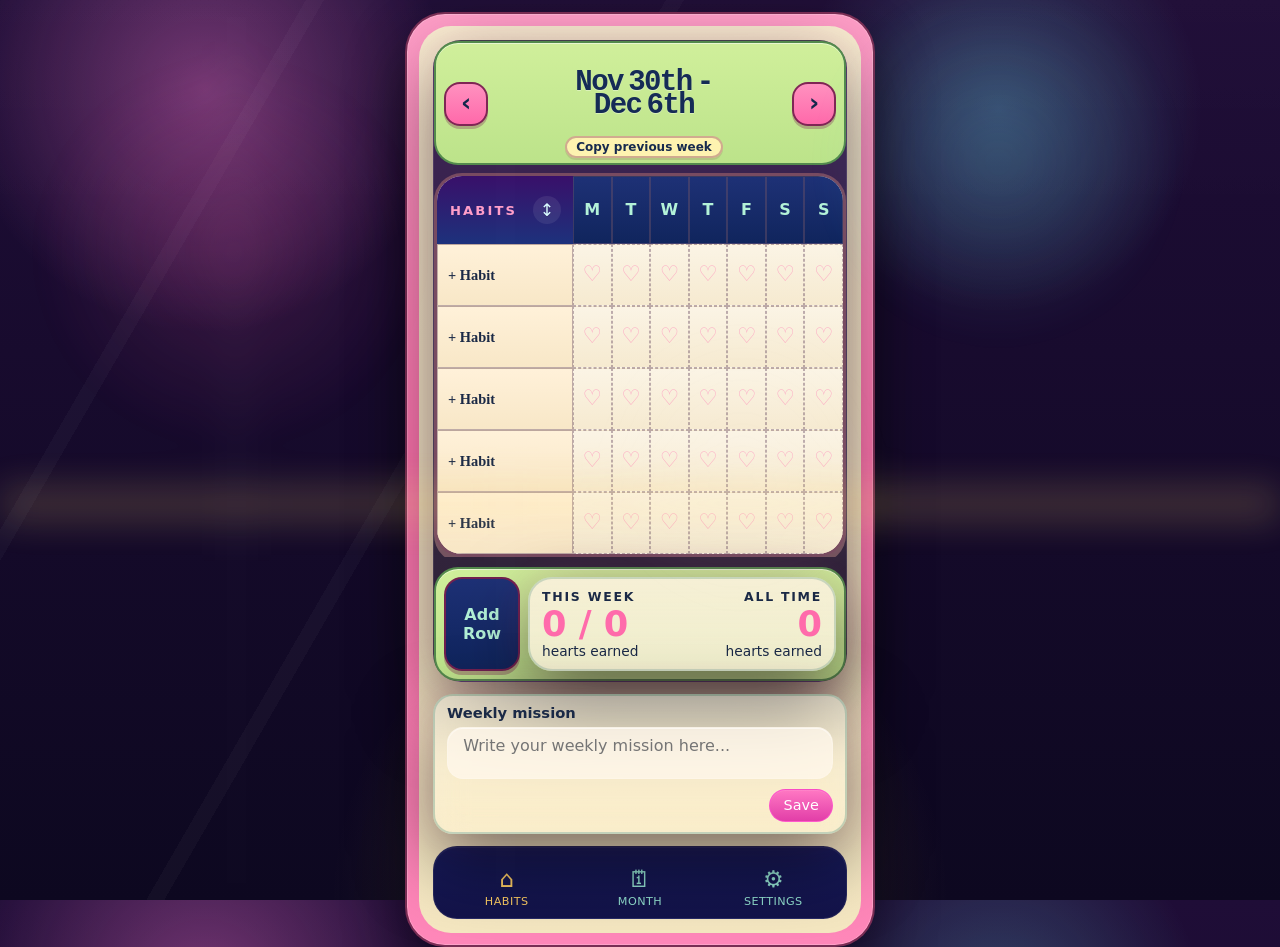
==== commit 36f4e956: "Polish habit tracker UI" ====
--- a/index.html
+++ b/index.html
@@ -131,8 +131,8 @@
           <span class="habit-points-label">Hearts</span>
           <span class="habit-points-control">
             <select id="habitPoints">
-              <option value="1">1 Heart</option>
-              <option value="2">2 Hearts</option>
+              <option value="1">1/2 Heart</option>
+              <option value="2">1 Heart</option>
             </select>
             <span id="habitPointsPreview" class="habit-points-preview" aria-hidden="true"></span>
           </span>
@@ -152,7 +152,7 @@
         <div id="slotOptions" class="stack"></div>
         <menu>
           <button type="button" class="danger" id="slotDelete" hidden>Delete row</button>
-          <button type="button" data-action="close-slot">Close</button>
+          <button type="button" data-action="close-slot">Save</button>
         </menu>
       </div>
     </dialog>
--- a/styles.css
+++ b/styles.css
@@ -156,6 +156,27 @@
   box-shadow: inset 0 1px 0 rgba(255,255,255,0.55);
 }
 
+.frame-top--compact {
+  gap: 6px;
+  padding: 6px 8px 5px;
+  align-items: center;
+}
+
+.frame-top--compact .week-nav {
+  width: 44px;
+  height: 44px;
+  font-size: 1.55rem;
+  box-shadow: 0 3px 0 rgba(120, 32, 79, 0.3);
+}
+
+.frame-top--compact .week-heading {
+  gap: 2px;
+}
+
+.frame-top--compact .week-top-actions {
+  align-self: center;
+}
+
 .week-nav {
   width: 50px;
   height: 50px;
@@ -179,6 +200,10 @@
   justify-items: center;
 }
 
+.frame-top--compact .week-heading {
+  gap: 0;
+}
+
 .eyebrow {
   display: none;
 }
@@ -196,9 +221,9 @@
 }
 
 .week-heading h1.week-title--split {
-  font-size: clamp(1.08rem, 4.8vw, 1.95rem);
-  line-height: .84;
-  letter-spacing: -0.06em;
+  font-size: clamp(1.12rem, 4.95vw, 1.82rem);
+  line-height: .76;
+  letter-spacing: -0.055em;
 }
 
 .week-top-actions {
@@ -220,13 +245,30 @@
   box-shadow: 0 3px 0 rgba(120, 32, 79, 0.16);
 }
 
-.week-title-grid {
-  display: grid;
-  grid-template-columns: 3.2ch minmax(2.2ch, auto) 1.2ch;
+.frame-top--compact .week-inline-action {
+  margin-top: -4px;
+  padding: .18rem .56rem;
+  font-size: .75rem;
+  box-shadow: 0 2px 0 rgba(120, 32, 79, 0.14);
+}
+
+.week-title-stack {
+  display: grid;
+  justify-items: center;
+  gap: 0;
+  line-height: .8;
+}
+
+.week-title-line {
+  display: flex;
+  align-items: baseline;
   justify-content: center;
-  align-items: baseline;
-  column-gap: .45em;
-  row-gap: .08em;
+  gap: .18em;
+  white-space: nowrap;
+}
+
+.week-title-line--end {
+  margin-top: 0;
 }
 
 .week-title-month,
@@ -244,14 +286,13 @@
   min-width: 2.6ch;
 }
 
+.week-title--split .week-title-day {
+  min-width: 0;
+}
+
 .week-title-dash {
   text-align: center;
   justify-self: center;
-}
-
-.week-title-month--second,
-.week-title-dash--spacer {
-  margin-top: -.02em;
 }
 
 .board-wrap { overflow: hidden; }
@@ -289,11 +330,26 @@
 .board-corner {
   background: linear-gradient(180deg, #39106a 0%, #1d327c 100%);
   color: #ff9ec9;
-  padding: 10px 12px;
+  padding: 10px 12px 10px 13px;
   display: flex;
-  flex-direction: column;
-  justify-content: center;
-  gap: 4px;
+  flex-direction: row;
+  align-items: center;
+  justify-content: space-between;
+  gap: 10px;
+  border: 0;
+  width: 100%;
+  text-align: left;
+  appearance: none;
+  font: inherit;
+  cursor: pointer;
+}
+
+.board-corner:hover,
+.board-corner:focus-visible {
+  box-shadow:
+    inset 0 1px 0 rgba(255,255,255,0.12),
+    0 0 0 1px rgba(114, 233, 255, 0.26),
+    0 0 16px rgba(114, 233, 255, 0.12);
 }
 
 .board-corner--top {
@@ -302,8 +358,26 @@
 
 .board-eyebrow {
   color: #ff9ec9;
-  font-size: .8rem;
-  letter-spacing: .08em;
+  font-size: .82rem;
+  font-weight: 900;
+  letter-spacing: .16em;
+  line-height: 1;
+}
+
+.board-corner__symbol {
+  flex: 0 0 auto;
+  width: 28px;
+  height: 28px;
+  display: grid;
+  place-items: center;
+  margin-top: 0;
+  align-self: center;
+  border-radius: 999px;
+  background: rgba(255,255,255,0.08);
+  font-size: 1.08rem;
+  line-height: 1;
+  color: #d9fbff;
+  text-shadow: 0 1px 0 rgba(0, 0, 0, 0.15);
 }
 
 .board-corner strong {
@@ -583,17 +657,17 @@
 }
 
 .mission-card {
-  padding: 12px 14px 14px;
-  border-radius: 24px;
+  padding: 8px 12px 10px;
+  border-radius: 20px;
   border: 2px solid rgba(117, 164, 145, 0.42);
   background: linear-gradient(180deg, rgba(255,255,255,0.38), rgba(255,255,255,0.18));
 }
 
 .mission-card textarea {
-  height: 5.2rem;
-  min-height: 5.2rem;
-  padding-top: .7rem;
-  padding-bottom: .7rem;
+  height: 3.2rem;
+  min-height: 3.2rem;
+  padding-top: .5rem;
+  padding-bottom: .5rem;
   overflow-y: auto;
   resize: none;
 }
@@ -601,14 +675,23 @@
 .mission-actions {
   display: flex;
   justify-content: flex-end;
-  margin-top: 10px;
+  margin-top: 6px;
+}
+
+.mission-card .primary,
+.mission-card .mission-actions button {
+  padding: .48rem .82rem;
+  min-height: 0;
+  border-radius: 999px;
+  font-size: .9rem;
 }
 
 .mission-card label {
   display: block;
-  margin-bottom: 8px;
+  margin-bottom: 6px;
   color: #1a2946;
   font-weight: 700;
+  font-size: .92rem;
 }
 
 .screen-panel {
@@ -843,6 +926,11 @@
   margin-top: -2px;
 }
 
+.frame-top--compact + .week-copy-prompt,
+.frame-top--compact .week-copy-prompt {
+  margin-top: -6px;
+}
+
 textarea,
 input,
 select {
@@ -1047,6 +1135,11 @@
   margin-bottom: 2px;
 }
 
+.slot-list-hint {
+  margin: 0 0 8px;
+  font-size: .84rem;
+}
+
 .saved-habit {
   width: 100%;
   display: flex;
@@ -1055,6 +1148,10 @@
   gap: 10px;
   text-align: left;
   border-radius: 18px;
+}
+
+.saved-habit--static {
+  pointer-events: none;
 }
 
 .saved-habit__name {
@@ -1079,9 +1176,42 @@
 
 .saved-habit-row {
   display: grid;
-  grid-template-columns: minmax(0, 1fr) auto;
+  grid-template-columns: minmax(0, 1fr) auto auto;
   gap: 8px;
   align-items: center;
+}
+
+.saved-habit-actions {
+  display: inline-flex;
+  align-items: center;
+  gap: 6px;
+}
+
+.saved-habit-move {
+  width: 36px;
+  min-width: 36px;
+  height: 36px;
+  padding: 0;
+  border-radius: 999px;
+  border: 1px solid rgba(114, 233, 255, 0.28);
+  background: linear-gradient(180deg, rgba(88, 48, 147, 0.94), rgba(48, 24, 84, 0.94));
+  color: #d9fbff;
+  font-size: 1rem;
+  font-weight: 900;
+  line-height: 1;
+  display: inline-flex;
+  align-items: center;
+  justify-content: center;
+  box-shadow:
+    inset 0 1px 0 rgba(255,255,255,0.12),
+    0 4px 10px rgba(27, 0, 8, 0.22),
+    0 0 0 1px rgba(255,255,255,0.02);
+}
+
+.saved-habit-move:disabled {
+  opacity: .4;
+  filter: saturate(.7);
+  cursor: not-allowed;
 }
 
 .saved-habit-row--selected .saved-habit {
